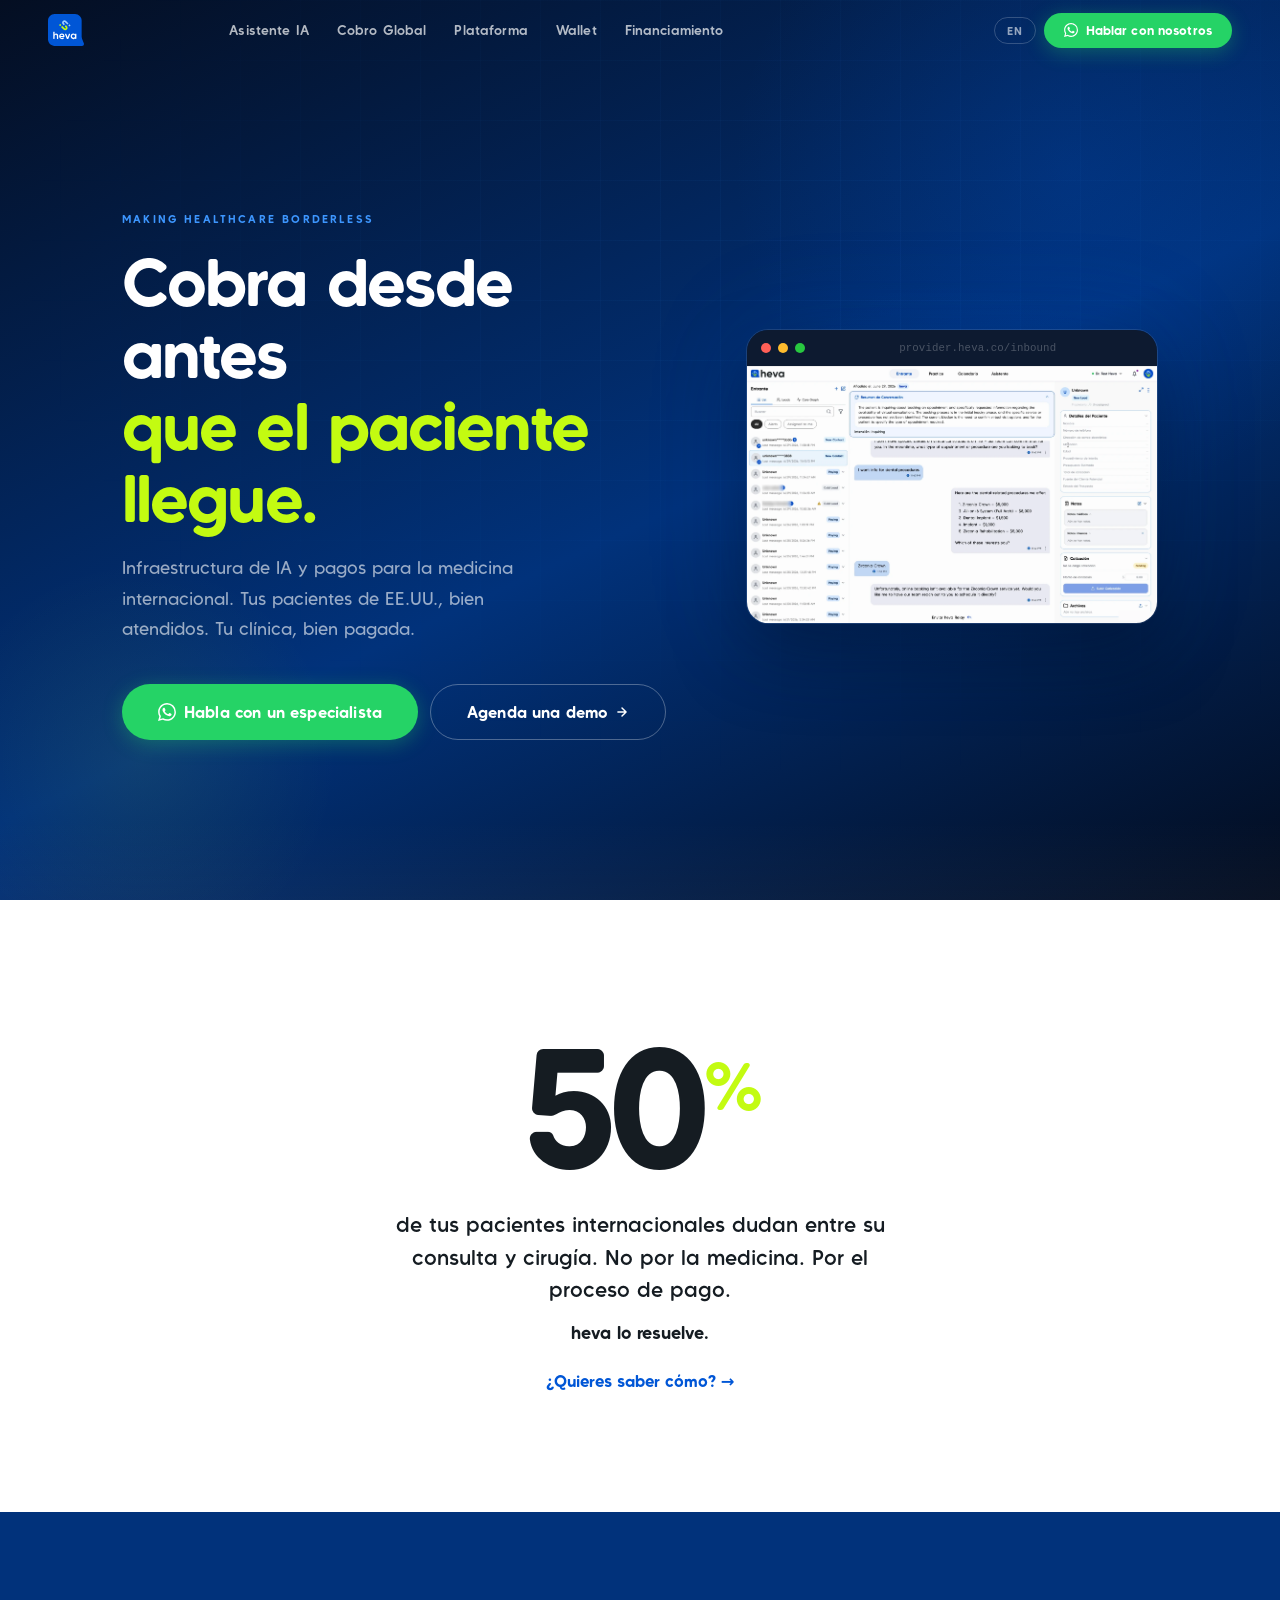
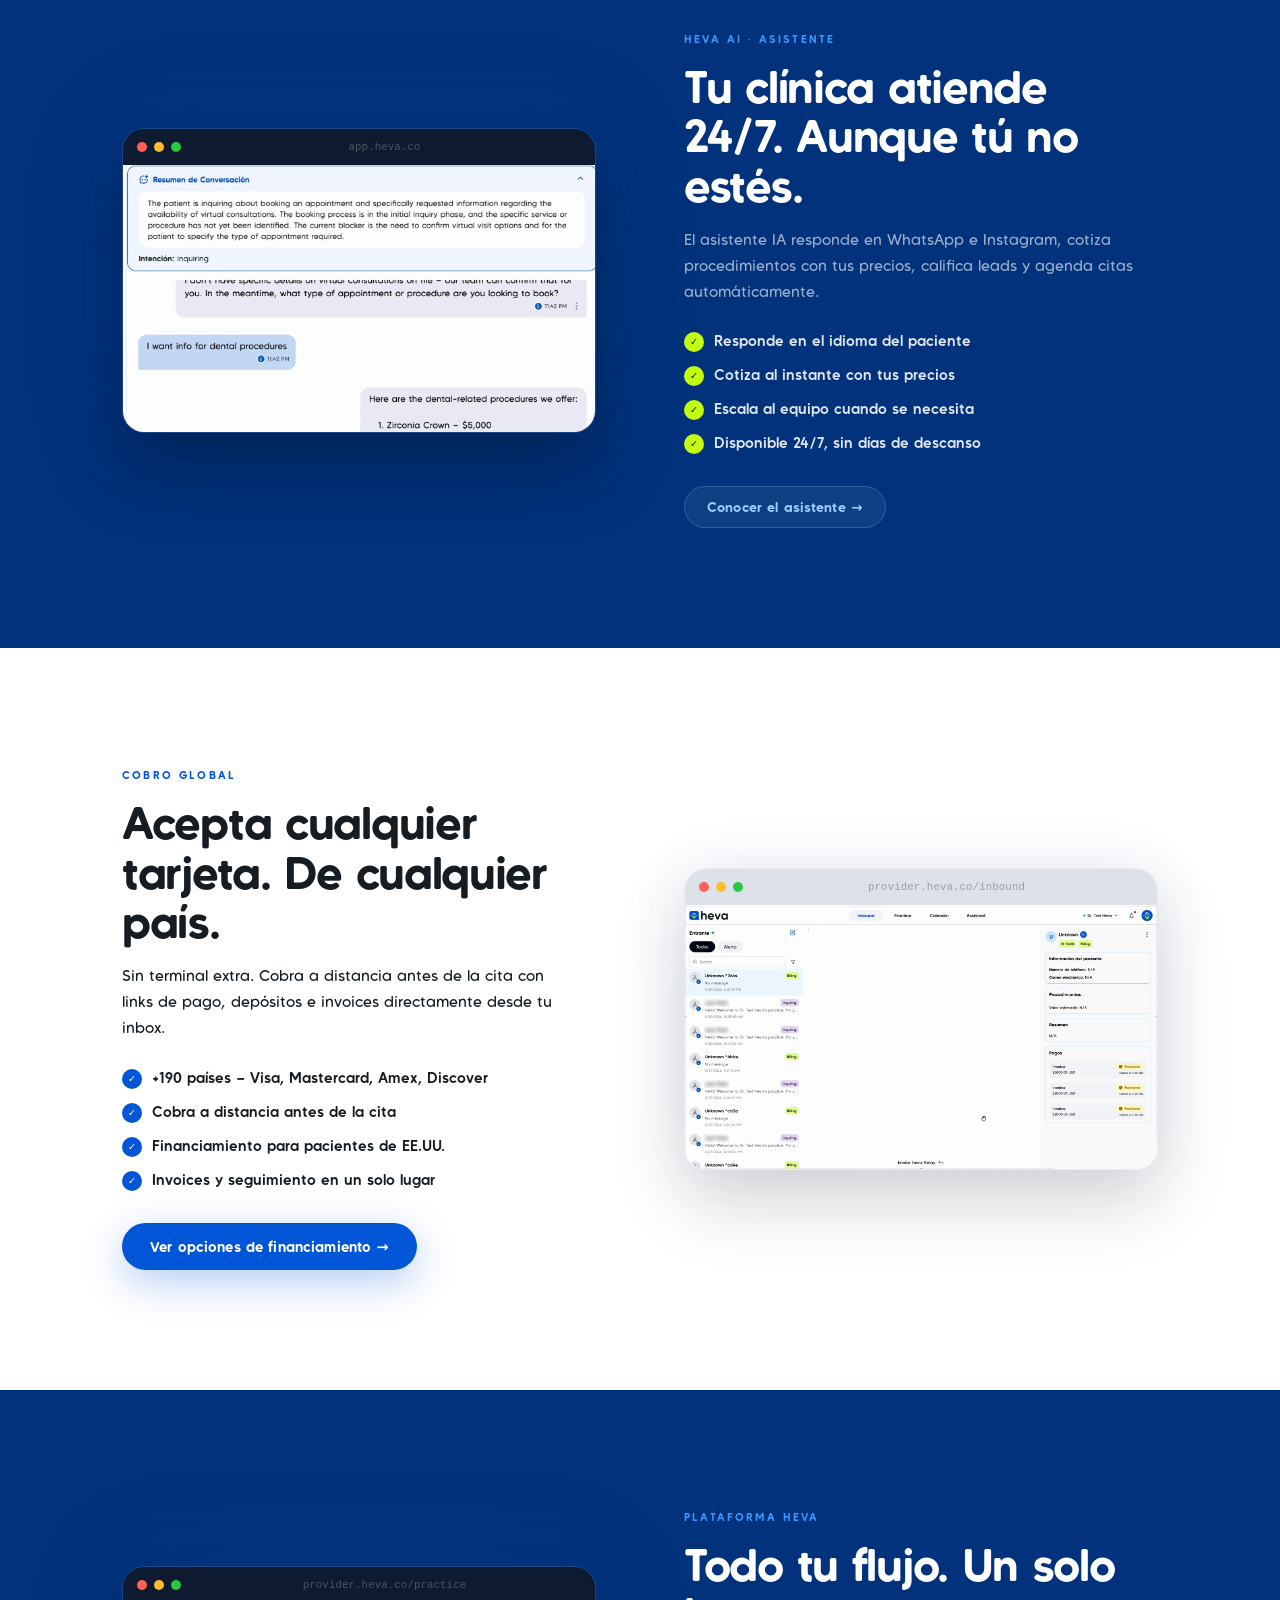
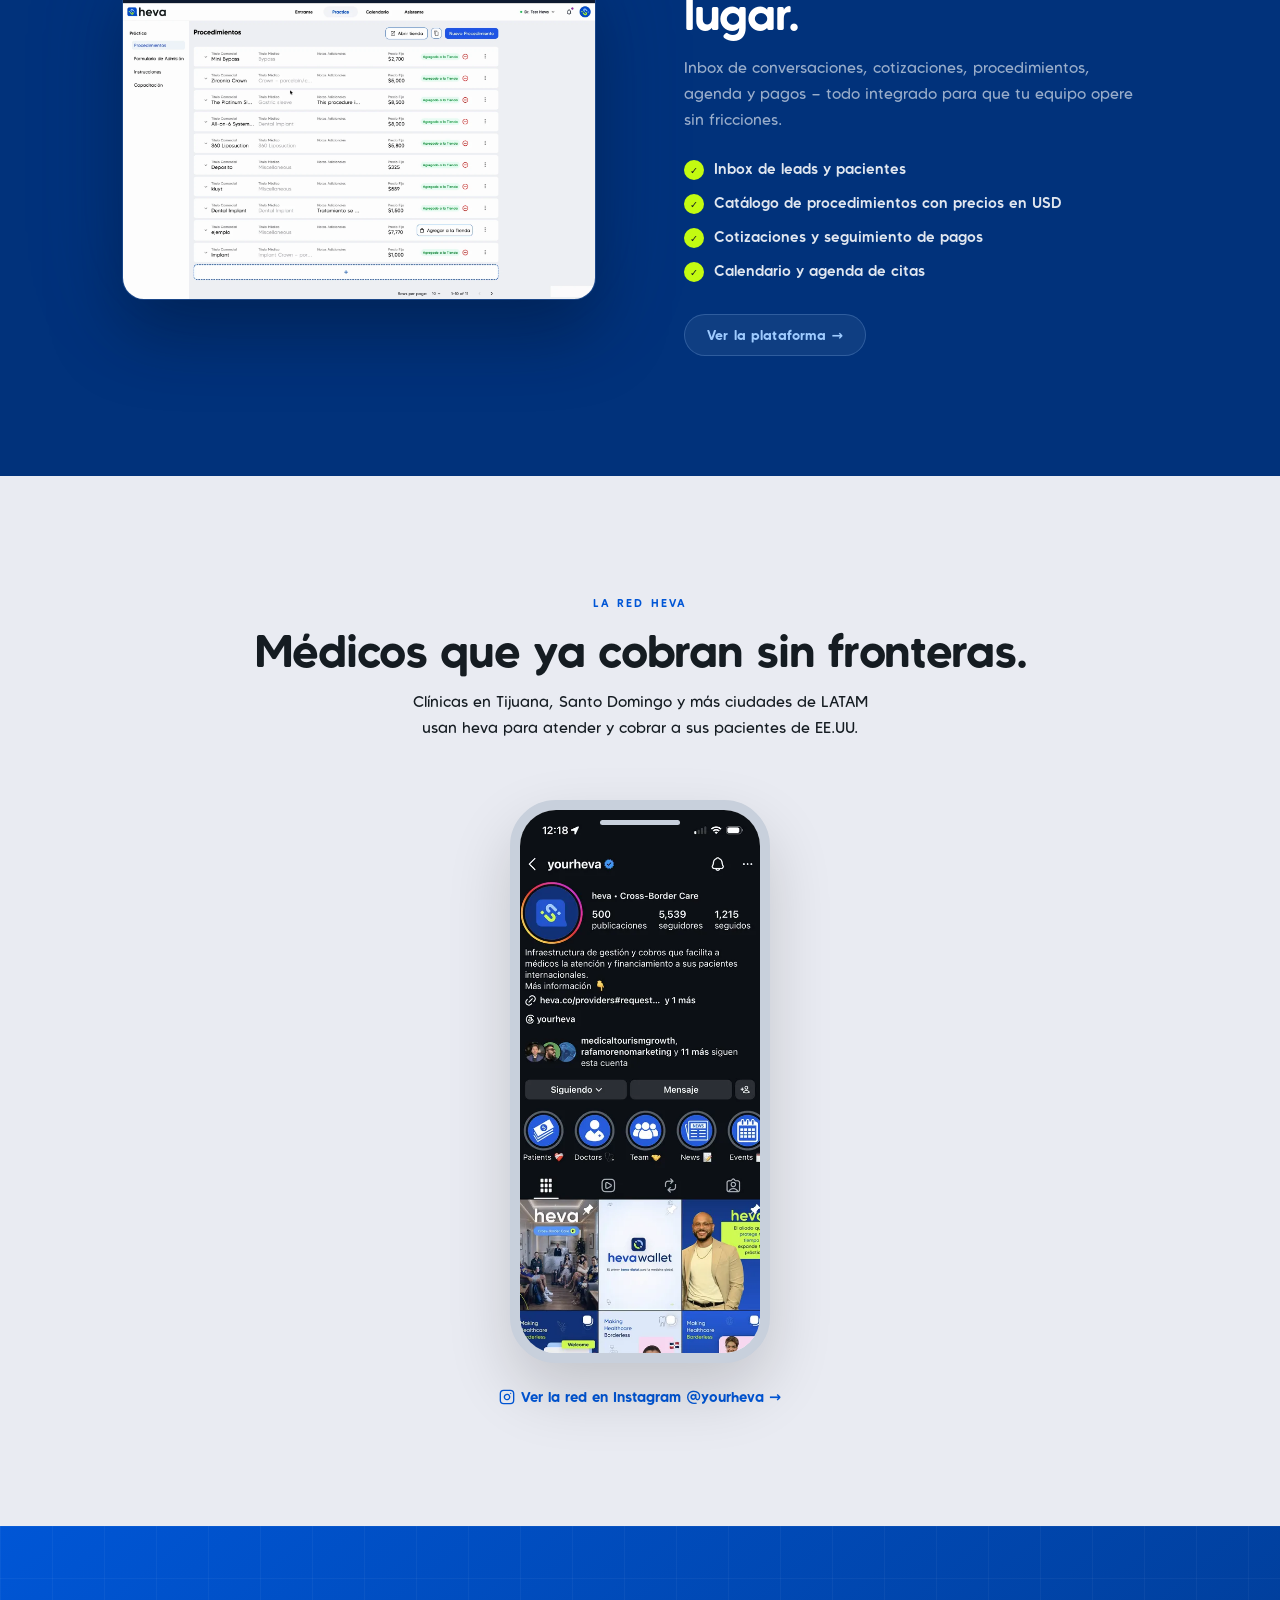
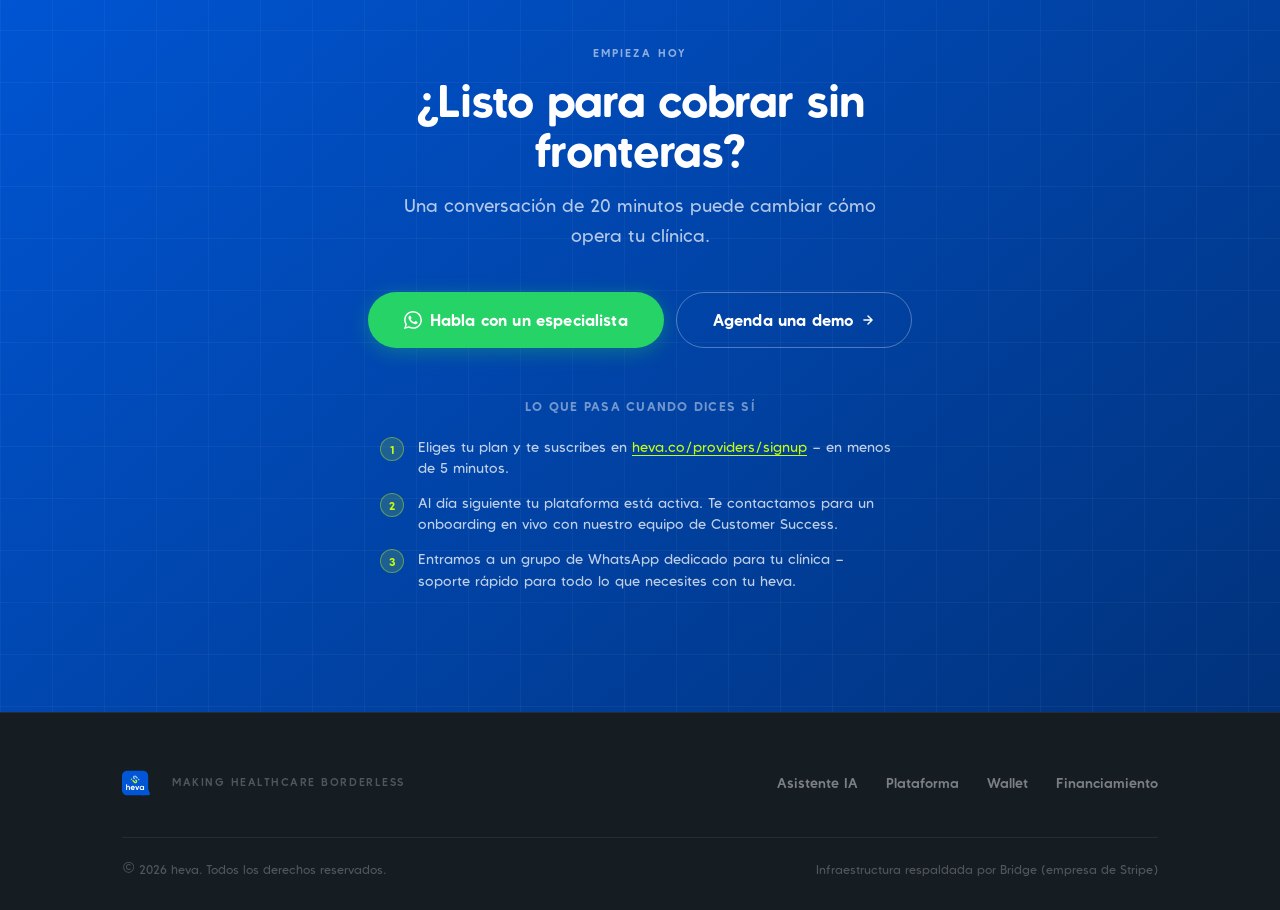
==== index.html @ 618faed7 "fix(i18n): traducir pasos del cierre en la landing; feat: enlace 'quieres saber como?' del hook 50% " ====
<!DOCTYPE html>
<html lang="es">
<head>
  <meta charset="UTF-8">
  <meta name="viewport" content="width=device-width, initial-scale=1, viewport-fit=cover">
  <title>heva — Making Healthcare Borderless</title>

  <!-- SEO -->
  <meta name="description" content="Infraestructura de IA y pagos para la medicina internacional. Cobra desde antes que el paciente llegue. Acepta tarjetas de +190 países, asistente IA 24/7 y gestión de tu clínica en un solo lugar.">
  <meta name="robots" content="index, follow">

  <!-- Open Graph -->
  <meta property="og:title"       content="heva — Cobra desde antes que el paciente llegue">
  <meta property="og:description" content="Infraestructura de IA y pagos para la medicina internacional. Asistente 24/7, cobro global y gestión de tu clínica en un solo lugar.">
  <meta property="og:image"       content="./og-cover.png">
  <meta property="og:url"         content="https://heva.co">
  <meta property="og:type"        content="website">
  <meta property="og:locale"      content="es_MX">
  <meta name="twitter:card"       content="summary_large_image">
  <meta name="twitter:title"      content="heva — Cobra desde antes que el paciente llegue">
  <meta name="twitter:description" content="Infraestructura de IA y pagos para la medicina internacional.">
  <meta name="twitter:image"      content="./og-cover.png">

  <!-- PWA -->
  <link rel="manifest" href="./manifest.webmanifest">
  <meta name="theme-color" content="#0056D6">
  <meta name="apple-mobile-web-app-capable" content="yes">
  <meta name="apple-mobile-web-app-status-bar-style" content="black-translucent">
  <meta name="apple-mobile-web-app-title" content="heva">
  <link rel="apple-touch-icon" href="./Submark-Colors-Primary.svg">

  <!-- Favicon -->
  <link rel="icon" href="./Submark-Colors-Primary.svg" type="image/svg+xml">

  <!-- Fonts: Made Carving Soft (brand font) + Quicksand fallback -->
  <link rel="preconnect" href="https://fonts.googleapis.com">
  <link rel="preconnect" href="https://fonts.gstatic.com" crossorigin>
  <link href="https://fonts.googleapis.com/css2?family=Quicksand:wght@500;600;700&display=swap" rel="stylesheet">

  <!-- Styles -->
  <link rel="stylesheet" href="./css/main.css">
</head>
<body>

  <!-- ══════════════════════════════════════════
       NAV
  ══════════════════════════════════════════ -->
  <nav class="nav" id="nav" role="navigation" aria-label="Navegación principal">
    <div class="nav__inner">

      <a href="/" class="nav__logo" aria-label="heva — inicio">
        <img src="./Submark-Colors-Primary.svg" alt="" width="34" height="30" loading="eager">
        
      </a>

      <div class="nav__links" role="menubar">
        <a href="./asistente.html"     role="menuitem" data-t="nav-ai">Asistente IA</a>
        <a href="./#cobro"             role="menuitem" data-t="nav-cobro">Cobro Global</a>
        <a href="./plataforma.html"    role="menuitem" data-t="nav-plat">Plataforma</a>
        <a href="./wallet.html"        role="menuitem" data-t="nav-wallet">Wallet</a>
        <a href="./financiamiento.html" role="menuitem" data-t="nav-fin">Financiamiento</a>
      </div>

      <div class="nav__actions">
        <button class="lang-btn" id="langBtn" aria-label="Cambiar idioma">EN</button>
        <a href="https://wa.me/525580713603?text=Hola%2C%20me%20interesa%20saber%20m%C3%A1s%20sobre%20heva"
           class="btn btn-wa btn-sm"
           target="_blank" rel="noopener noreferrer"
           aria-label="Contactar por WhatsApp">
          <svg width="14" height="14" viewBox="0 0 24 24" fill="currentColor" aria-hidden="true">
            <path d="M17.472 14.382c-.297-.149-1.758-.867-2.03-.967-.273-.099-.471-.148-.67.15-.197.297-.767.966-.94 1.164-.173.199-.347.223-.644.075-.297-.15-1.255-.463-2.39-1.475-.883-.788-1.48-1.761-1.653-2.059-.173-.297-.018-.458.13-.606.134-.133.298-.347.446-.52.149-.174.198-.298.298-.497.099-.198.05-.371-.025-.52-.075-.149-.669-1.612-.916-2.207-.242-.579-.487-.5-.669-.51-.173-.008-.371-.01-.57-.01-.198 0-.52.074-.792.372-.272.297-1.04 1.016-1.04 2.479 0 1.462 1.065 2.875 1.213 3.074.149.198 2.096 3.2 5.077 4.487.709.306 1.262.489 1.694.625.712.227 1.36.195 1.871.118.571-.085 1.758-.719 2.006-1.413.248-.694.248-1.289.173-1.413-.074-.124-.272-.198-.57-.347m-5.421 7.403h-.004a9.87 9.87 0 01-5.031-1.378l-.361-.214-3.741.982.998-3.648-.235-.374a9.86 9.86 0 01-1.51-5.26c.001-5.45 4.436-9.884 9.888-9.884 2.64 0 5.122 1.03 6.988 2.898a9.825 9.825 0 012.893 6.994c-.003 5.45-4.437 9.884-9.885 9.884m8.413-18.297A11.815 11.815 0 0012.05 0C5.495 0 .16 5.335.157 11.892c0 2.096.547 4.142 1.588 5.945L.057 24l6.305-1.654a11.882 11.882 0 005.683 1.448h.005c6.554 0 11.89-5.335 11.893-11.893a11.821 11.821 0 00-3.48-8.413z"/>
          </svg>
          <span data-t="nav-cta">Hablar con nosotros</span>
        </a>
        <button class="nav__burger" id="burger" aria-label="Abrir menú" aria-expanded="false">
          <span></span><span></span><span></span>
        </button>
      </div>
    </div>

    <!-- Mobile drawer -->
    <div class="nav__drawer" id="drawer" role="menu">
      <a href="./asistente.html"      data-t="nav-ai">Asistente IA</a>
      <a href="./#cobro"              data-t="nav-cobro">Cobro Global</a>
      <a href="./plataforma.html"     data-t="nav-plat">Plataforma</a>
      <a href="./wallet.html"         data-t="nav-wallet">Wallet</a>
      <a href="./financiamiento.html" data-t="nav-fin">Financiamiento</a>
      <button class="lang-btn" id="langBtnMobile" style="align-self:flex-start;margin-top:8px">EN</button>
      <a href="https://wa.me/525580713603?text=Hola%2C%20me%20interesa%20saber%20m%C3%A1s%20sobre%20heva"
         class="btn btn-wa"
         target="_blank" rel="noopener noreferrer">
        <svg width="16" height="16" viewBox="0 0 24 24" fill="currentColor" aria-hidden="true">
          <path d="M17.472 14.382c-.297-.149-1.758-.867-2.03-.967-.273-.099-.471-.148-.67.15-.197.297-.767.966-.94 1.164-.173.199-.347.223-.644.075-.297-.15-1.255-.463-2.39-1.475-.883-.788-1.48-1.761-1.653-2.059-.173-.297-.018-.458.13-.606.134-.133.298-.347.446-.52.149-.174.198-.298.298-.497.099-.198.05-.371-.025-.52-.075-.149-.669-1.612-.916-2.207-.242-.579-.487-.5-.669-.51-.173-.008-.371-.01-.57-.01-.198 0-.52.074-.792.372-.272.297-1.04 1.016-1.04 2.479 0 1.462 1.065 2.875 1.213 3.074.149.198 2.096 3.2 5.077 4.487.709.306 1.262.489 1.694.625.712.227 1.36.195 1.871.118.571-.085 1.758-.719 2.006-1.413.248-.694.248-1.289.173-1.413-.074-.124-.272-.198-.57-.347m-5.421 7.403h-.004a9.87 9.87 0 01-5.031-1.378l-.361-.214-3.741.982.998-3.648-.235-.374a9.86 9.86 0 01-1.51-5.26c.001-5.45 4.436-9.884 9.888-9.884 2.64 0 5.122 1.03 6.988 2.898a9.825 9.825 0 012.893 6.994c-.003 5.45-4.437 9.884-9.885 9.884m8.413-18.297A11.815 11.815 0 0012.05 0C5.495 0 .16 5.335.157 11.892c0 2.096.547 4.142 1.588 5.945L.057 24l6.305-1.654a11.882 11.882 0 005.683 1.448h.005c6.554 0 11.89-5.335 11.893-11.893a11.821 11.821 0 00-3.48-8.413z"/>
        </svg>
        <span data-t="nav-cta">Hablar con nosotros</span>
      </a>
    </div>
  </nav>


  <!-- ══════════════════════════════════════════
       HERO
  ══════════════════════════════════════════ -->
  <section class="hero" id="inicio">
    <div class="hero__orb"   aria-hidden="true"></div>
    <div class="hero__orb-2" aria-hidden="true"></div>

    <div class="wrap">
      <div class="hero__grid">

        <!-- Copy -->
        <div class="hero__copy">
          <span class="eyebrow reveal" data-t="hero-eye">Making Healthcare Borderless</span>

          <h1 class="hero__title reveal d1">
            <span data-t="hero-h1a">Cobra desde antes</span><br>
            <span class="accent" data-t="hero-h1b">que el paciente llegue.</span>
          </h1>

          <p class="hero__sub reveal d2" data-t="hero-sub">
            Infraestructura de IA y pagos para la medicina internacional. Tus pacientes de EE.UU., bien atendidos. Tu clínica, bien pagada.
          </p>

          <div class="hero__ctas reveal d3">
            <a href="https://wa.me/525580713603?text=Hola%2C%20me%20interesa%20saber%20m%C3%A1s%20sobre%20heva"
               class="btn btn-wa btn-lg"
               target="_blank" rel="noopener noreferrer">
              <svg width="18" height="18" viewBox="0 0 24 24" fill="currentColor" aria-hidden="true">
                <path d="M17.472 14.382c-.297-.149-1.758-.867-2.03-.967-.273-.099-.471-.148-.67.15-.197.297-.767.966-.94 1.164-.173.199-.347.223-.644.075-.297-.15-1.255-.463-2.39-1.475-.883-.788-1.48-1.761-1.653-2.059-.173-.297-.018-.458.13-.606.134-.133.298-.347.446-.52.149-.174.198-.298.298-.497.099-.198.05-.371-.025-.52-.075-.149-.669-1.612-.916-2.207-.242-.579-.487-.5-.669-.51-.173-.008-.371-.01-.57-.01-.198 0-.52.074-.792.372-.272.297-1.04 1.016-1.04 2.479 0 1.462 1.065 2.875 1.213 3.074.149.198 2.096 3.2 5.077 4.487.709.306 1.262.489 1.694.625.712.227 1.36.195 1.871.118.571-.085 1.758-.719 2.006-1.413.248-.694.248-1.289.173-1.413-.074-.124-.272-.198-.57-.347m-5.421 7.403h-.004a9.87 9.87 0 01-5.031-1.378l-.361-.214-3.741.982.998-3.648-.235-.374a9.86 9.86 0 01-1.51-5.26c.001-5.45 4.436-9.884 9.888-9.884 2.64 0 5.122 1.03 6.988 2.898a9.825 9.825 0 012.893 6.994c-.003 5.45-4.437 9.884-9.885 9.884m8.413-18.297A11.815 11.815 0 0012.05 0C5.495 0 .16 5.335.157 11.892c0 2.096.547 4.142 1.588 5.945L.057 24l6.305-1.654a11.882 11.882 0 005.683 1.448h.005c6.554 0 11.89-5.335 11.893-11.893a11.821 11.821 0 00-3.48-8.413z"/>
              </svg>
              <span data-t="hero-wa">Habla con un especialista</span>
            </a>
            <a href="https://calendly.com/ecalleros-heva/30min"
               class="btn btn-outline btn-lg"
               target="_blank" rel="noopener noreferrer">
              <span data-t="hero-demo">Agenda una demo</span>
              <svg width="14" height="14" viewBox="0 0 24 24" fill="none" stroke="currentColor" stroke-width="2.5" stroke-linecap="round" stroke-linejoin="round" aria-hidden="true"><path d="M5 12h14M12 5l7 7-7 7"/></svg>
            </a>
          </div>
        </div>

        <!-- Product visual -->
        <div class="hero__visual reveal d2">
          <div class="win-frame" style="max-width:580px">
            <div class="win-frame__bar win-frame__bar--dark">
              <span class="win-frame__dot"></span>
              <span class="win-frame__dot"></span>
              <span class="win-frame__dot"></span>
              <span class="win-frame__url">provider.heva.co/inbound</span>
            </div>
            <img src="./screenshots/producto_inbox_asistente_anon.webp"
                 alt="heva — inbox con resumen de conversación IA y detalles del paciente"
                 loading="eager"
                 width="1710" height="1073">
          </div>
        </div>

      </div>
    </div>
  </section>


  <!-- ══════════════════════════════════════════
       STAT HOOK
  ══════════════════════════════════════════ -->
  <section class="stat-hook light-s" aria-label="Por qué heva">
    <div class="wrap wrap--sm">
      <p class="stat-hook__num reveal">
        50<span class="sup">%</span>
      </p>
      <p class="stat-hook__text reveal d1" data-t="hook-text">
        de tus pacientes internacionales dudan entre su consulta y cirugía. No por la medicina. Por el proceso de pago.
      </p>
      <p class="stat-hook__coda reveal d2" data-t="hook-coda">heva lo resuelve.</p>
      <a href="./financiamiento.html" class="reveal d3" data-t="hook-cta" style="display:inline-block; margin-top:22px; color:var(--blue); font-weight:700; text-decoration:none; font-size:1.02rem;">¿Quieres saber cómo? →</a>
    </div>
  </section>


  <!-- ══════════════════════════════════════════
       FEATURE 1 — ASISTENTE IA
  ══════════════════════════════════════════ -->
  <section class="feature dark-s" id="asistente" aria-label="Asistente IA">
    <div class="wrap">
      <div class="feature__grid flip">

        <div class="f-copy reveal">
          <span class="eyebrow" data-t="ai-eye">heva AI · Asistente</span>
          <h2 data-t="ai-h2">Tu clínica atiende 24/7. Aunque tú no estés.</h2>
          <p class="muted" data-t="ai-p">
            El asistente IA responde en WhatsApp e Instagram, cotiza procedimientos con tus precios, califica leads y agenda citas automáticamente.
          </p>
          <ul class="f-bullets">
            <li>
              <span class="bullet-icon bullet-lime" aria-hidden="true">✓</span>
              <span data-t="ai-b1">Responde en el idioma del paciente</span>
            </li>
            <li>
              <span class="bullet-icon bullet-lime" aria-hidden="true">✓</span>
              <span data-t="ai-b2">Cotiza al instante con tus precios</span>
            </li>
            <li>
              <span class="bullet-icon bullet-lime" aria-hidden="true">✓</span>
              <span data-t="ai-b3">Escala al equipo cuando se necesita</span>
            </li>
            <li>
              <span class="bullet-icon bullet-lime" aria-hidden="true">✓</span>
              <span data-t="ai-b4">Disponible 24/7, sin días de descanso</span>
            </li>
          </ul>
          <a href="./asistente.html" class="btn btn-ghost" data-t="ai-cta">Conocer el asistente →</a>
        </div>

        <div class="f-visual reveal d2">
          <div class="win-frame">
            <div class="win-frame__bar win-frame__bar--dark">
              <span class="win-frame__dot"></span>
              <span class="win-frame__dot"></span>
              <span class="win-frame__dot"></span>
              <span class="win-frame__url">app.heva.co</span>
            </div>
            <img src="./screenshots/producto_asistente_resumen_anon.webp"
                 alt="heva AI — resumen de conversación e intención detectada por el asistente"
                 loading="lazy"
                 width="1400" height="793">
          </div>
        </div>

      </div>
    </div>
  </section>


  <!-- ══════════════════════════════════════════
       FEATURE 2 — COBRO GLOBAL
  ══════════════════════════════════════════ -->
  <section class="feature light-s" id="cobro" aria-label="Cobro Global">
    <div class="wrap">
      <div class="feature__grid">

        <div class="f-copy reveal">
          <span class="eyebrow" data-t="cobro-eye">Cobro Global</span>
          <h2 data-t="cobro-h2">Acepta cualquier tarjeta. De cualquier país.</h2>
          <p data-t="cobro-p">
            Sin terminal extra. Cobra a distancia antes de la cita con links de pago, depósitos e invoices directamente desde tu inbox.
          </p>
          <ul class="f-bullets">
            <li>
              <span class="bullet-icon bullet-blue" aria-hidden="true">✓</span>
              <span data-t="cobro-b1">+190 países — Visa, Mastercard, Amex, Discover</span>
            </li>
            <li>
              <span class="bullet-icon bullet-blue" aria-hidden="true">✓</span>
              <span data-t="cobro-b2">Cobra a distancia antes de la cita</span>
            </li>
            <li>
              <span class="bullet-icon bullet-blue" aria-hidden="true">✓</span>
              <span data-t="cobro-b3">Financiamiento para pacientes de EE.UU.</span>
            </li>
            <li>
              <span class="bullet-icon bullet-blue" aria-hidden="true">✓</span>
              <span data-t="cobro-b4">Invoices y seguimiento en un solo lugar</span>
            </li>
          </ul>
          <a href="./financiamiento.html" class="btn btn-primary" data-t="cobro-cta">Ver opciones de financiamiento →</a>
        </div>

        <div class="f-visual reveal d2">
          <div class="win-frame win-frame--light">
            <div class="win-frame__bar win-frame__bar--light">
              <span class="win-frame__dot"></span>
              <span class="win-frame__dot"></span>
              <span class="win-frame__dot"></span>
              <span class="win-frame__url">provider.heva.co/inbound</span>
            </div>
            <img src="./screenshots/producto_pagos_invoices_anon.webp"
                 alt="heva — pagos e invoices con seguimiento de estado, cobro a distancia"
                 loading="lazy"
                 width="1710" height="957">
          </div>
        </div>

      </div>
    </div>
  </section>


  <!-- ══════════════════════════════════════════
       FEATURE 3 — PLATAFORMA
  ══════════════════════════════════════════ -->
  <section class="feature dark-s" id="plataforma" aria-label="Plataforma heva">
    <div class="wrap">
      <div class="feature__grid flip">

        <div class="f-copy reveal">
          <span class="eyebrow" data-t="plat-eye">Plataforma heva</span>
          <h2 data-t="plat-h2">Todo tu flujo. Un solo lugar.</h2>
          <p class="muted" data-t="plat-p">
            Inbox de conversaciones, cotizaciones, procedimientos, agenda y pagos — todo integrado para que tu equipo opere sin fricciones.
          </p>
          <ul class="f-bullets">
            <li>
              <span class="bullet-icon bullet-lime" aria-hidden="true">✓</span>
              <span data-t="plat-b1">Inbox de leads y pacientes</span>
            </li>
            <li>
              <span class="bullet-icon bullet-lime" aria-hidden="true">✓</span>
              <span data-t="plat-b2">Catálogo de procedimientos con precios en USD</span>
            </li>
            <li>
              <span class="bullet-icon bullet-lime" aria-hidden="true">✓</span>
              <span data-t="plat-b3">Cotizaciones y seguimiento de pagos</span>
            </li>
            <li>
              <span class="bullet-icon bullet-lime" aria-hidden="true">✓</span>
              <span data-t="plat-b4">Calendario y agenda de citas</span>
            </li>
          </ul>
          <a href="./plataforma.html" class="btn btn-ghost" data-t="plat-cta">Ver la plataforma →</a>
        </div>

        <div class="f-visual reveal d2">
          <div class="win-frame">
            <div class="win-frame__bar win-frame__bar--dark">
              <span class="win-frame__dot"></span>
              <span class="win-frame__dot"></span>
              <span class="win-frame__dot"></span>
              <span class="win-frame__url">provider.heva.co/practice</span>
            </div>
            <img src="./screenshots/producto_procedimientos_anon.webp"
                 alt="heva — catálogo de procedimientos y precios en USD"
                 loading="lazy"
                 width="1710" height="1073">
          </div>
        </div>

      </div>
    </div>
  </section>


  <!-- ══════════════════════════════════════════
       LA RED HEVA — INSTAGRAM
  ══════════════════════════════════════════ -->
  <section class="red-heva grey-s" id="red" aria-label="La red heva">
    <div class="wrap">
      <div class="red-heva__header reveal">
        <span class="eyebrow" data-t="red-eye">La red heva</span>
        <h2 data-t="red-h2">Médicos que ya cobran sin fronteras.</h2>
        <p class="muted" data-t="red-p">
          Clínicas en Tijuana, Santo Domingo y más ciudades de LATAM usan heva para atender y cobrar a sus pacientes de EE.UU.
        </p>
      </div>

      <div class="ig-wrap reveal d1">
        <a class="ig-link"
           href="https://instagram.com/yourheva"
           target="_blank" rel="noopener noreferrer"
           aria-label="Ver la red heva en Instagram @yourheva">
          <div class="phone-frame phone-frame--light">
            <picture>
              <source srcset="./screenshots/ig-grid.webp" type="image/webp">
              <img src="./screenshots/ig-grid.jpg"
                   alt="Instagram @yourheva — la red de médicos que ya usan heva"
                   loading="lazy"
                   width="480" height="1044">
            </picture>
          </div>
          <span class="ig-cta">
            <svg width="16" height="16" viewBox="0 0 24 24" fill="none" stroke="currentColor" stroke-width="2" stroke-linecap="round" stroke-linejoin="round" aria-hidden="true">
              <rect x="2" y="2" width="20" height="20" rx="5" ry="5"></rect>
              <path d="M16 11.37A4 4 0 1 1 12.63 8 4 4 0 0 1 16 11.37z"></path>
              <line x1="17.5" y1="6.5" x2="17.51" y2="6.5"></line>
            </svg>
            <span data-t="red-cta">Ver la red en Instagram @yourheva →</span>
          </span>
        </a>
      </div>
    </div>
  </section>


  <!-- ══════════════════════════════════════════
       CTA FINAL
  ══════════════════════════════════════════ -->
  <section class="cta-final" id="demo" aria-label="Empieza con heva">
    <div class="wrap wrap--sm">
      <span class="eyebrow reveal" data-t="close-eye">Empieza hoy</span>
      <h2 class="reveal d1" data-t="close-h2">¿Listo para cobrar sin fronteras?</h2>
      <p class="sub reveal d2" data-t="close-p">
        Una conversación de 20 minutos puede cambiar cómo opera tu clínica.
      </p>
      <div class="cta-final__btns reveal d3">
        <a href="https://wa.me/525580713603?text=Hola%2C%20me%20interesa%20saber%20m%C3%A1s%20sobre%20heva"
           class="btn btn-wa btn-lg"
           target="_blank" rel="noopener noreferrer">
          <svg width="18" height="18" viewBox="0 0 24 24" fill="currentColor" aria-hidden="true">
            <path d="M17.472 14.382c-.297-.149-1.758-.867-2.03-.967-.273-.099-.471-.148-.67.15-.197.297-.767.966-.94 1.164-.173.199-.347.223-.644.075-.297-.15-1.255-.463-2.39-1.475-.883-.788-1.48-1.761-1.653-2.059-.173-.297-.018-.458.13-.606.134-.133.298-.347.446-.52.149-.174.198-.298.298-.497.099-.198.05-.371-.025-.52-.075-.149-.669-1.612-.916-2.207-.242-.579-.487-.5-.669-.51-.173-.008-.371-.01-.57-.01-.198 0-.52.074-.792.372-.272.297-1.04 1.016-1.04 2.479 0 1.462 1.065 2.875 1.213 3.074.149.198 2.096 3.2 5.077 4.487.709.306 1.262.489 1.694.625.712.227 1.36.195 1.871.118.571-.085 1.758-.719 2.006-1.413.248-.694.248-1.289.173-1.413-.074-.124-.272-.198-.57-.347m-5.421 7.403h-.004a9.87 9.87 0 01-5.031-1.378l-.361-.214-3.741.982.998-3.648-.235-.374a9.86 9.86 0 01-1.51-5.26c.001-5.45 4.436-9.884 9.888-9.884 2.64 0 5.122 1.03 6.988 2.898a9.825 9.825 0 012.893 6.994c-.003 5.45-4.437 9.884-9.885 9.884m8.413-18.297A11.815 11.815 0 0012.05 0C5.495 0 .16 5.335.157 11.892c0 2.096.547 4.142 1.588 5.945L.057 24l6.305-1.654a11.882 11.882 0 005.683 1.448h.005c6.554 0 11.89-5.335 11.893-11.893a11.821 11.821 0 00-3.48-8.413z"/>
          </svg>
          <span data-t="close-wa">Habla con un especialista</span>
        </a>
        <a href="https://calendly.com/ecalleros-heva/30min"
           class="btn btn-outline btn-lg"
           target="_blank" rel="noopener noreferrer">
          <span data-t="close-demo">Agenda una demo</span>
          <svg width="14" height="14" viewBox="0 0 24 24" fill="none" stroke="currentColor" stroke-width="2.5" stroke-linecap="round" stroke-linejoin="round" aria-hidden="true"><path d="M5 12h14M12 5l7 7-7 7"/></svg>
        </a>
      </div>

      <!-- Reassurance: what happens after yes -->
      <div class="cta-final__steps reveal d4" style="margin-top:48px; max-width:520px; margin-left:auto; margin-right:auto;">
        <p style="font-size:0.78rem; font-weight:700; letter-spacing:0.10em; text-transform:uppercase; color:rgba(255,255,255,0.45); margin-bottom:20px;" data-t="close-steps-title">Lo que pasa cuando dices sí</p>
        <div style="display:flex; flex-direction:column; gap:14px; text-align:left;">
          <div style="display:flex; align-items:flex-start; gap:14px;">
            <span style="width:24px; height:24px; border-radius:50%; background:rgba(195,251,17,0.15); border:1.5px solid rgba(195,251,17,0.4); display:flex; align-items:center; justify-content:center; flex-shrink:0; font-size:0.72rem; font-weight:700; color:var(--lime);">1</span>
            <span style="font-size:0.88rem; color:rgba(255,255,255,0.75); line-height:1.5;" data-t="close-step1">Eliges tu plan y te suscribes en <a href="https://heva.co/providers/signup" target="_blank" rel="noopener noreferrer" style="color:var(--lime); text-decoration:underline; text-underline-offset:3px;">heva.co/providers/signup</a> — en menos de 5 minutos.</span>
          </div>
          <div style="display:flex; align-items:flex-start; gap:14px;">
            <span style="width:24px; height:24px; border-radius:50%; background:rgba(195,251,17,0.15); border:1.5px solid rgba(195,251,17,0.4); display:flex; align-items:center; justify-content:center; flex-shrink:0; font-size:0.72rem; font-weight:700; color:var(--lime);">2</span>
            <span style="font-size:0.88rem; color:rgba(255,255,255,0.75); line-height:1.5;" data-t="close-step2">Al día siguiente tu plataforma está activa. Te contactamos para un onboarding en vivo con nuestro equipo de Customer Success.</span>
          </div>
          <div style="display:flex; align-items:flex-start; gap:14px;">
            <span style="width:24px; height:24px; border-radius:50%; background:rgba(195,251,17,0.15); border:1.5px solid rgba(195,251,17,0.4); display:flex; align-items:center; justify-content:center; flex-shrink:0; font-size:0.72rem; font-weight:700; color:var(--lime);">3</span>
            <span style="font-size:0.88rem; color:rgba(255,255,255,0.75); line-height:1.5;" data-t="close-step3">Entramos a un grupo de WhatsApp dedicado para tu clínica — soporte rápido para todo lo que necesites con tu heva.</span>
          </div>
        </div>
      </div>

    </div>
  </section>


  <!-- ══════════════════════════════════════════
       FOOTER
  ══════════════════════════════════════════ -->
  <footer class="footer" role="contentinfo">
    <div class="wrap">
      <div class="footer__top">
        <a href="/" class="footer__logo" aria-label="heva — inicio">
          <img src="./Submark-Colors-Primary.svg" alt="" width="28" height="25">
          
        </a>
        <p class="footer__tag" data-t="ft-tag">Making Healthcare Borderless</p>
        <nav class="footer__nav" aria-label="Footer">
          <a href="./asistente.html"     data-t="nav-ai">Asistente IA</a>
          <a href="./plataforma.html"    data-t="nav-plat">Plataforma</a>
          <a href="./wallet.html"        data-t="nav-wallet">Wallet</a>
          <a href="./financiamiento.html" data-t="nav-fin">Financiamiento</a>
        </nav>
      </div>
      <div class="footer__bottom">
        <p data-t="ft-c">© 2026 heva. Todos los derechos reservados.</p>
        <p>
          <span data-t="ft-stripe">Infraestructura respaldada por Bridge (empresa de Stripe)</span>
        </p>
      </div>
    </div>
  </footer>

  <script src="./js/main.js" defer></script>
</body>
</html>
---- css/main.css ----
/* ============================================================
   HEVA — Main Stylesheet v2
   Brand: Vital Blue #0056D6 · Lime #C3FB11 · Deep Trust #01327B
          Horizon Light Blue #3D96FE · Soft Grey #E9EBF2
   Font: Made Carving Soft (official brand font)
   Style: Hybrid — dark hero + clean white sections
   ============================================================ */

/* === FONT FACE === */
@font-face {
  font-family: 'Made Carving Soft';
  src: url('../fonts/MADECarvingSoft-Light.woff2') format('woff2'),
       url('../fonts/MADECarvingSoft-Light.otf') format('opentype');
  font-weight: 300;
  font-style: normal;
  font-display: swap;
}
@font-face {
  font-family: 'Made Carving Soft';
  src: url('../fonts/MADECarvingSoft-Regular.woff2') format('woff2'),
       url('../fonts/MADECarvingSoft-Regular.otf') format('opentype');
  font-weight: 400;
  font-style: normal;
  font-display: swap;
}
@font-face {
  font-family: 'Made Carving Soft';
  src: url('../fonts/MADECarvingSoft-Medium.woff2') format('woff2'),
       url('../fonts/MADECarvingSoft-Medium.otf') format('opentype');
  font-weight: 500;
  font-style: normal;
  font-display: swap;
}
@font-face {
  font-family: 'Made Carving Soft';
  src: url('../fonts/MADECarvingSoft-SemiBold.woff2') format('woff2'),
       url('../fonts/MADECarvingSoft-SemiBold.otf') format('opentype');
  font-weight: 600;
  font-style: normal;
  font-display: swap;
}
@font-face {
  font-family: 'Made Carving Soft';
  src: url('../fonts/MADECarvingSoft-Bold.woff2') format('woff2'),
       url('../fonts/MADECarvingSoft-Bold.otf') format('opentype');
  font-weight: 700;
  font-style: normal;
  font-display: swap;
}

/* === TOKENS === */
:root {
  /* Brand colors */
  --blue:      #0056D6;   /* Vital Blue — dominant */
  --blue-d:    #01327B;   /* Deep Trust — dark sections */
  --horizon:   #3D96FE;   /* Horizon Light Blue — accents */
  --lime:      #C3FB11;   /* Vibrant Lime — CTA accent only */
  --black:     #151C22;   /* Brand black */
  --white:     #FFFFFF;
  --soft-grey: #E9EBF2;   /* Soft Grey — alt light bg */
  --healing:   #EAFADF;   /* Healing Green — subtle bg */
  --pastel:    #9ECBFF;   /* Pastel Care */

  /* Hero-only dark palette */
  --hero-bg:   #040e22;

  /* UI helpers */
  --muted-dark:  rgba(255,255,255,0.60);
  --muted-light: rgba(21,28,34,0.58);

  /* Typography */
  --ff: 'Made Carving Soft', 'Quicksand', -apple-system, system-ui, sans-serif;
  --ff-d: var(--ff);
  --ff-b: var(--ff);

  /* Layout */
  --max-w: 1140px;
  --nav-h: 60px;
  --r:     14px;
  --r-lg:  22px;

  /* Spacing */
  --space-section:  clamp(72px, 11vw, 120px);
  --space-hero-top: clamp(48px, 9vw, 96px);

  /* Shadows */
  --shadow:      0 32px 72px rgba(0,0,0,0.34);
  --shadow-blue: 0 12px 40px rgba(0,86,214,0.30);
  --shadow-card: 0 4px 24px rgba(0,0,0,0.10);
  --glow:        0 0 100px rgba(0,86,214,0.20);
}

/* === RESET === */
*, *::before, *::after { box-sizing: border-box; margin: 0; padding: 0; }
html { scroll-behavior: smooth; -webkit-text-size-adjust: 100%; }
body {
  font-family: var(--ff);
  background: var(--white);
  color: var(--black);
  -webkit-font-smoothing: antialiased;
  -moz-osx-font-smoothing: grayscale;
  overflow-x: hidden;
}
img, video { max-width: 100%; height: auto; display: block; }
a { color: inherit; text-decoration: none; }
button { cursor: pointer; font: inherit; }
ul, ol { list-style: none; }

/* === TYPOGRAPHY === */
h1, h2, h3 {
  font-family: var(--ff);
  font-weight: 700;
  line-height: 1.07;
  letter-spacing: -0.028em;
}
h1 { font-size: clamp(2.4rem, 5.6vw, 4.2rem); }
h2 { font-size: clamp(1.9rem, 3.6vw, 3.0rem); }
h3 { font-size: clamp(1.1rem, 1.8vw, 1.35rem); font-weight: 600; }
p  { line-height: 1.70; font-size: clamp(0.95rem, 1.2vw, 1.05rem); font-weight: 400; }

.eyebrow {
  font-family: var(--ff);
  font-size: 0.68rem;
  font-weight: 700;
  letter-spacing: 0.20em;
  text-transform: uppercase;
  display: block;
}

/* === LAYOUT === */
.wrap {
  width: 100%;
  max-width: var(--max-w);
  margin: 0 auto;
  padding: 0 clamp(20px, 5vw, 52px);
}
.wrap--sm { max-width: 680px; }

/* Section skins */
.dark-s  { background: var(--blue-d); color: var(--white); }
.light-s { background: var(--white);  color: var(--black); }
.grey-s  { background: var(--soft-grey); color: var(--black); }

/* ============================================================
   NAV
   ============================================================ */
.nav {
  position: fixed;
  top: 0; left: 0; right: 0;
  z-index: 900;
}
.nav__inner {
  max-width: 1280px;
  margin: 0 auto;
  height: var(--nav-h);
  display: flex;
  align-items: center;
  padding: 0 clamp(16px, 4vw, 48px);
  gap: 20px;
  transition: background 0.35s ease, box-shadow 0.35s ease;
}
.nav.scrolled .nav__inner {
  background: rgba(1, 50, 123, 0.92);
  backdrop-filter: blur(28px);
  -webkit-backdrop-filter: blur(28px);
  box-shadow: 0 1px 0 rgba(255,255,255,0.08);
}

/* Logo */
.nav__logo {
  display: flex;
  align-items: center;
  gap: 10px;
  flex-shrink: 0;
  text-decoration: none;
}
.nav__logo img { height: 32px; width: auto; }
.nav__wordmark {
  font-family: var(--ff);
  font-size: 1.3rem;
  font-weight: 700;
  color: #fff;
  letter-spacing: -0.04em;
}

/* Desktop links */
.nav__links {
  display: none;
  align-items: center;
  gap: 28px;
  margin: 0 auto;
}
.nav__links a {
  font-family: var(--ff);
  font-size: 0.84rem;
  font-weight: 600;
  color: rgba(255,255,255,0.70);
  transition: color 0.2s;
  white-space: nowrap;
  letter-spacing: 0.01em;
}
.nav__links a:hover { color: #fff; }

/* Active page indicator */
.nav__links a.active { color: #fff; }

/* Nav actions */
.nav__actions {
  display: flex;
  align-items: center;
  gap: 8px;
  margin-left: auto;
}

/* Language toggle */
.lang-btn {
  display: none;
  background: none;
  border: 1px solid rgba(255,255,255,0.20);
  color: rgba(255,255,255,0.58);
  font-family: var(--ff);
  font-size: 0.70rem;
  font-weight: 700;
  letter-spacing: 0.08em;
  padding: 5px 12px;
  border-radius: 20px;
  transition: all 0.2s;
}
.lang-btn:hover { border-color: rgba(255,255,255,0.48); color: #fff; }

/* Hamburger */
.nav__burger {
  display: flex;
  flex-direction: column;
  gap: 5px;
  background: none;
  border: none;
  padding: 6px;
}
.nav__burger span {
  display: block;
  width: 22px; height: 2px;
  background: #fff;
  border-radius: 2px;
  transition: all 0.28s ease;
}
.nav__burger.open span:nth-child(1) { transform: translateY(7px) rotate(45deg); }
.nav__burger.open span:nth-child(2) { opacity: 0; transform: scaleX(0); }
.nav__burger.open span:nth-child(3) { transform: translateY(-7px) rotate(-45deg); }

/* Mobile drawer */
.nav__drawer {
  display: none;
  flex-direction: column;
  background: rgba(1,50,123,0.97);
  backdrop-filter: blur(28px);
  -webkit-backdrop-filter: blur(28px);
  border-top: 1px solid rgba(255,255,255,0.07);
  padding: 12px 24px 28px;
  gap: 2px;
}
.nav__drawer.open { display: flex; }
.nav__drawer a {
  font-family: var(--ff);
  font-size: 1rem;
  font-weight: 600;
  color: rgba(255,255,255,0.78);
  padding: 14px 0;
  border-bottom: 1px solid rgba(255,255,255,0.07);
  transition: color 0.2s;
}
.nav__drawer a:last-of-type { border-bottom: none; }
.nav__drawer a:hover { color: #fff; }
.nav__drawer .btn { margin-top: 16px; justify-content: center; }

@media (min-width: 780px) {
  .nav__links  { display: flex; }
  .lang-btn    { display: block; }
  .nav__burger { display: none; }
}

/* ============================================================
   BACK NAV (sub-pages)
   ============================================================ */
.back-nav {
  position: fixed;
  top: var(--nav-h);
  left: 0; right: 0;
  z-index: 800;
  pointer-events: none;
}
.back-nav__inner {
  max-width: 1280px;
  margin: 0 auto;
  padding: 10px clamp(16px, 4vw, 48px);
  pointer-events: auto;
}
.back-link {
  display: inline-flex;
  align-items: center;
  gap: 6px;
  font-family: var(--ff);
  font-size: 0.78rem;
  font-weight: 600;
  color: rgba(255,255,255,0.55);
  letter-spacing: 0.02em;
  transition: color 0.2s;
  padding: 5px 0;
}
.back-link svg { transition: transform 0.2s; }
.back-link:hover { color: rgba(255,255,255,0.90); }
.back-link:hover svg { transform: translateX(-3px); }

/* ============================================================
   BUTTONS
   ============================================================ */
.btn {
  display: inline-flex;
  align-items: center;
  gap: 8px;
  padding: 14px 28px;
  border-radius: 50px;
  font-family: var(--ff);
  font-size: 0.90rem;
  font-weight: 700;
  border: none;
  transition: transform 0.18s ease, box-shadow 0.18s ease, background 0.18s ease;
  white-space: nowrap;
  text-decoration: none;
  cursor: pointer;
  letter-spacing: 0.01em;
}
.btn:active { transform: scale(0.97); }
.btn-lg { padding: 17px 36px; font-size: 1rem; }
.btn-sm { padding: 9px 20px;  font-size: 0.80rem; }

/* WhatsApp */
.btn-wa {
  background: #25D366;
  color: #fff;
  box-shadow: 0 4px 20px rgba(37,211,102,0.32);
}
.btn-wa:hover {
  background: #1dbd58;
  box-shadow: 0 8px 28px rgba(37,211,102,0.44);
  transform: translateY(-2px);
}

/* Primary blue */
.btn-primary {
  background: var(--blue);
  color: #fff;
  box-shadow: var(--shadow-blue);
}
.btn-primary:hover {
  background: #0047b8;
  transform: translateY(-2px);
  box-shadow: 0 16px 40px rgba(0,86,214,0.38);
}

/* Outline white (dark backgrounds) */
.btn-outline {
  background: transparent;
  color: #fff;
  border: 1.5px solid rgba(255,255,255,0.30);
}
.btn-outline:hover {
  border-color: rgba(255,255,255,0.68);
  background: rgba(255,255,255,0.07);
}

/* Outline dark (light sections) */
.btn-outline-dark {
  background: transparent;
  color: var(--black);
  border: 1.5px solid rgba(21,28,34,0.20);
}
.btn-outline-dark:hover {
  border-color: rgba(21,28,34,0.46);
  background: rgba(21,28,34,0.04);
}

/* Ghost (dark bg, subtle) */
.btn-ghost {
  background: rgba(255,255,255,0.06);
  color: var(--pastel);
  border: 1.5px solid rgba(158,203,255,0.22);
  padding: 11px 22px;
  font-size: 0.86rem;
}
.btn-ghost:hover {
  border-color: rgba(158,203,255,0.55);
  color: #fff;
  background: rgba(255,255,255,0.10);
}

/* ============================================================
   HERO
   ============================================================ */
.hero {
  background: linear-gradient(155deg, #040e22 0%, #01327B 55%, #030c1e 100%);
  padding-top: calc(var(--nav-h) + var(--space-hero-top));
  padding-bottom: clamp(64px, 9vw, 104px);
  position: relative;
  overflow: hidden;
  min-height: 100svh;
  display: flex;
  align-items: center;
}

/* Subtle grid overlay */
.hero::before {
  content: '';
  position: absolute;
  inset: 0;
  background-image:
    linear-gradient(rgba(61,150,254,0.06) 1px, transparent 1px),
    linear-gradient(90deg, rgba(61,150,254,0.06) 1px, transparent 1px);
  background-size: 60px 60px;
  mask-image: radial-gradient(ellipse 90% 80% at 65% 30%, black 0%, transparent 72%);
  pointer-events: none;
}

/* Glow orbs */
.hero__orb {
  position: absolute;
  width: 700px; height: 700px;
  background: radial-gradient(circle, rgba(0,86,214,0.18) 0%, transparent 68%);
  top: -180px; right: -140px;
  pointer-events: none;
}
.hero__orb-2 {
  position: absolute;
  width: 400px; height: 400px;
  background: radial-gradient(circle, rgba(195,251,17,0.07) 0%, transparent 70%);
  bottom: -60px; left: -60px;
  pointer-events: none;
}

.hero__grid {
  display: grid;
  gap: clamp(40px, 7vw, 80px);
  align-items: center;
  position: relative;
  z-index: 1;
  width: 100%;
}

.hero__copy .eyebrow { color: var(--horizon); margin-bottom: 20px; }
.hero__title { color: #fff; margin-bottom: 20px; }
.hero__title .accent { color: var(--lime); }
.hero__sub {
  color: var(--muted-dark);
  max-width: 440px;
  margin-bottom: 40px;
  font-size: clamp(1rem, 1.4vw, 1.1rem);
  font-weight: 400;
  line-height: 1.72;
}
.hero__ctas {
  display: flex;
  flex-direction: column;
  gap: 12px;
  max-width: 340px;
}
.hero__ctas .btn { justify-content: center; }

/* Product visual */
.hero__visual { position: relative; }
.hero__visual::after {
  content: '';
  position: absolute;
  inset: -25% -12%;
  background: radial-gradient(ellipse, rgba(0,86,214,0.17) 0%, transparent 62%);
  pointer-events: none;
  z-index: 0;
}

/* Bottom fade into next section */
.hero::after {
  content: '';
  position: absolute;
  bottom: 0; left: 0; right: 0;
  height: 80px;
  background: linear-gradient(to bottom, transparent, rgba(255,255,255,0.03));
  pointer-events: none;
}

@media (min-width: 860px) {
  .hero__grid         { grid-template-columns: 1fr 1fr; }
  .hero__ctas         { flex-direction: row; max-width: none; }
  .hero__ctas .btn    { justify-content: flex-start; }
  .hero__visual       { display: flex; justify-content: flex-end; }
}

/* ============================================================
   PRODUCT FRAMES
   ============================================================ */
.win-frame {
  border-radius: var(--r-lg);
  overflow: hidden;
  box-shadow: var(--shadow), var(--glow);
  border: 1px solid rgba(255,255,255,0.10);
  position: relative;
  z-index: 1;
  max-width: 600px;
  width: 100%;
}
.win-frame--light {
  box-shadow: 0 32px 72px rgba(0,0,0,0.16), 0 0 60px rgba(0,86,214,0.08);
  border-color: rgba(0,0,0,0.07);
}
.win-frame__bar {
  height: 36px;
  display: flex;
  align-items: center;
  padding: 0 14px;
  gap: 7px;
  flex-shrink: 0;
}
.win-frame__bar--dark  { background: #0d1a30; }
.win-frame__bar--light { background: #dde2e8; }
.win-frame__dot {
  width: 10px; height: 10px; border-radius: 50%; flex-shrink: 0;
}
.win-frame__dot:nth-child(1) { background: #ff5f57; }
.win-frame__dot:nth-child(2) { background: #febc2e; }
.win-frame__dot:nth-child(3) { background: #28c840; }
.win-frame__url {
  flex: 1; text-align: center;
  font-size: 0.67rem;
  font-family: 'SF Mono', 'Courier New', monospace;
  letter-spacing: 0.01em;
}
.win-frame__bar--dark  .win-frame__url { color: rgba(255,255,255,0.25); }
.win-frame__bar--light .win-frame__url { color: rgba(0,0,0,0.30); }
.win-frame img {
  width: 100%;
  display: block;
  max-height: 380px;
  object-fit: cover;
  object-position: top;
}

/* Phone frame */
.phone-frame {
  width: 260px;
  aspect-ratio: 9/19.5;
  background: #0d1a30;
  border-radius: 46px;
  border: 10px solid #1a2540;
  box-shadow: var(--shadow);
  overflow: hidden;
  position: relative;
  margin: 0 auto;
}
.phone-frame::before {
  content: '';
  position: absolute;
  top: 10px; left: 50%;
  transform: translateX(-50%);
  width: 80px; height: 5px;
  background: #2a3550;
  border-radius: 3px;
  z-index: 2;
}
.phone-frame img {
  width: 100%;
  height: 100%;
  object-fit: cover;
  object-position: top;
}
.phone-frame--light {
  border-color: #c8d0dc;
  background: #f5f7fa;
  box-shadow: 0 28px 64px rgba(0,0,0,0.16);
}
.phone-frame--light::before { background: #c8d0dc; }

/* ============================================================
   STAT HOOK
   ============================================================ */
.stat-hook { padding: var(--space-section) 0; text-align: center; }
.stat-hook__num {
  font-family: var(--ff);
  font-size: clamp(6rem, 17vw, 10.5rem);
  font-weight: 700;
  line-height: 1;
  color: var(--blue);
  margin-bottom: 20px;
  letter-spacing: -0.04em;
}
.stat-hook__num .sup {
  font-size: 0.40em;
  vertical-align: super;
  color: var(--lime);
  line-height: 0;
}
.stat-hook__text {
  font-size: clamp(1.05rem, 2vw, 1.32rem);
  color: var(--black);
  max-width: 520px;
  margin: 0 auto 12px;
  line-height: 1.55;
  font-weight: 500;
}
.stat-hook__coda {
  font-family: var(--ff);
  font-size: 1.1rem;
  font-weight: 700;
  color: var(--blue);
  letter-spacing: -0.01em;
}

/* ============================================================
   FEATURE SECTIONS
   ============================================================ */
.feature { padding: var(--space-section) 0; }
.feature__grid {
  display: grid;
  gap: clamp(44px, 7vw, 88px);
  align-items: center;
}
@media (min-width: 800px) {
  .feature__grid                { grid-template-columns: 1fr 1fr; }
  .feature__grid.flip .f-copy   { order: 2; }
  .feature__grid.flip .f-visual { order: 1; }
}

.f-copy .eyebrow { margin-bottom: 16px; }
.f-copy h2  { margin-bottom: 16px; }
.f-copy p   { margin-bottom: 26px; max-width: 450px; }

/* Bullets */
.f-bullets {
  margin-bottom: 32px;
  display: flex;
  flex-direction: column;
  gap: 12px;
}
.f-bullets li {
  display: flex;
  align-items: flex-start;
  gap: 10px;
  font-family: var(--ff);
  font-size: 0.92rem;
  font-weight: 600;
  line-height: 1.45;
}
.bullet-icon {
  display: inline-flex;
  align-items: center;
  justify-content: center;
  width: 20px; height: 20px;
  border-radius: 50%;
  font-size: 0.60rem;
  font-weight: 900;
  flex-shrink: 0;
  margin-top: 2px;
}
.bullet-lime { background: var(--lime); color: var(--black); }
.bullet-blue { background: var(--blue); color: #fff; }

.f-visual { display: flex; justify-content: center; }

/* Section color overrides */
.light-s h2         { color: var(--black); }
.light-s p          { color: var(--black); }
.light-s .eyebrow   { color: var(--blue); }
.light-s .f-bullets li { color: var(--black); }
.light-s .muted     { color: var(--muted-light); }

.dark-s .eyebrow    { color: var(--horizon); }
.dark-s h2          { color: var(--white); }
.dark-s p           { color: var(--muted-dark); }
.dark-s .f-bullets li { color: rgba(255,255,255,0.88); }
.dark-s .muted      { color: var(--muted-dark); }

.grey-s .eyebrow    { color: var(--blue); }

/* ============================================================
   INSTAGRAM / RED HEVA
   ============================================================ */
.red-heva { padding: var(--space-section) 0; }
.red-heva__header {
  text-align: center;
  margin-bottom: clamp(36px, 5vw, 60px);
}
.red-heva__header .eyebrow { margin-bottom: 16px; }
.red-heva__header h2 { margin-bottom: 12px; }
.red-heva__header p  { max-width: 480px; margin: 0 auto; }

.ig-wrap { display: flex; justify-content: center; }
.ig-link {
  display: inline-flex;
  flex-direction: column;
  align-items: center;
  gap: 24px;
  transition: transform 0.32s ease;
}
.ig-link:hover { transform: translateY(-6px); }
.ig-cta {
  display: flex;
  align-items: center;
  gap: 6px;
  font-family: var(--ff);
  font-size: 0.90rem;
  font-weight: 700;
  color: var(--blue);
  transition: opacity 0.2s;
}
.ig-link:hover .ig-cta { opacity: 0.70; }

/* ============================================================
   CTA FINAL
   ============================================================ */
.cta-final {
  background: linear-gradient(140deg, #0056D6 0%, #01327B 100%);
  padding: var(--space-section) 0;
  text-align: center;
  position: relative;
  overflow: hidden;
}
.cta-final::before {
  content: '';
  position: absolute;
  inset: 0;
  background-image:
    linear-gradient(rgba(255,255,255,0.04) 1px, transparent 1px),
    linear-gradient(90deg, rgba(255,255,255,0.04) 1px, transparent 1px);
  background-size: 52px 52px;
  pointer-events: none;
}
.cta-final .eyebrow { color: rgba(255,255,255,0.55); margin-bottom: 16px; }
.cta-final h2 { color: #fff; margin-bottom: 16px; }
.cta-final .sub {
  color: rgba(255,255,255,0.70);
  max-width: 480px;
  margin: 0 auto 40px;
  font-size: clamp(1rem, 1.4vw, 1.12rem);
}
.cta-final__btns {
  display: flex;
  justify-content: center;
  gap: 12px;
  flex-wrap: wrap;
  position: relative;
  z-index: 1;
}

/* ============================================================
   FOOTER
   ============================================================ */
.footer {
  background: var(--black);
  border-top: 1px solid rgba(255,255,255,0.07);
  padding: 56px 0 30px;
}
.footer__top {
  display: flex;
  flex-direction: column;
  gap: 22px;
  margin-bottom: 40px;
}
.footer__logo {
  display: flex;
  align-items: center;
  gap: 10px;
  text-decoration: none;
}
.footer__logo img { height: 28px; }
.footer__wordmark {
  font-family: var(--ff);
  font-size: 1.15rem;
  font-weight: 700;
  color: #fff;
  letter-spacing: -0.04em;
}
.footer__tag {
  font-family: var(--ff);
  font-size: 0.68rem;
  font-weight: 600;
  color: rgba(255,255,255,0.26);
  letter-spacing: 0.14em;
  text-transform: uppercase;
}
.footer__nav {
  display: flex;
  flex-wrap: wrap;
  gap: 8px 28px;
}
.footer__nav a {
  font-family: var(--ff);
  font-size: 0.86rem;
  font-weight: 600;
  color: rgba(255,255,255,0.44);
  transition: color 0.2s;
}
.footer__nav a:hover { color: #fff; }
.footer__bottom {
  border-top: 1px solid rgba(255,255,255,0.07);
  padding-top: 22px;
  display: flex;
  flex-wrap: wrap;
  justify-content: space-between;
  gap: 6px;
}
.footer__bottom p {
  font-size: 0.76rem;
  color: rgba(255,255,255,0.26);
}
.footer__bottom a { color: rgba(255,255,255,0.36); transition: color 0.2s; }
.footer__bottom a:hover { color: rgba(255,255,255,0.68); }

@media (min-width: 640px) {
  .footer__top { flex-direction: row; align-items: center; }
  .footer__nav { margin-left: auto; }
}

/* ============================================================
   SUB-PAGE HERO
   ============================================================ */
.subpage-hero {
  background: linear-gradient(155deg, #040e22 0%, #01327B 60%, #030c1e 100%);
  padding-top: calc(var(--nav-h) + 52px);
  padding-bottom: clamp(56px, 8vw, 96px);
  position: relative;
  overflow: hidden;
}
.subpage-hero::before {
  content: '';
  position: absolute;
  inset: 0;
  background-image:
    linear-gradient(rgba(61,150,254,0.05) 1px, transparent 1px),
    linear-gradient(90deg, rgba(61,150,254,0.05) 1px, transparent 1px);
  background-size: 60px 60px;
  mask-image: radial-gradient(ellipse 90% 80% at 50% 40%, black 0%, transparent 72%);
  pointer-events: none;
}
.subpage-hero__inner { position: relative; z-index: 1; text-align: center; }
.subpage-hero .eyebrow { color: var(--horizon); margin-bottom: 20px; }
.subpage-hero h1 { color: #fff; margin-bottom: 18px; max-width: 760px; margin-left: auto; margin-right: auto; }
.subpage-hero .sub {
  color: rgba(255,255,255,0.65);
  max-width: 560px;
  margin: 0 auto 40px;
  font-size: clamp(1rem, 1.4vw, 1.1rem);
  line-height: 1.7;
}
.subpage-hero__ctas {
  display: flex;
  justify-content: center;
  gap: 12px;
  flex-wrap: wrap;
}

/* ============================================================
   FEATURE CARDS (sub-pages)
   ============================================================ */
.feature-card {
  background: var(--white);
  border: 1px solid var(--soft-grey);
  border-radius: var(--r-lg);
  padding: clamp(28px, 4vw, 44px);
  box-shadow: var(--shadow-card);
}
.feature-card-grid {
  display: grid;
  grid-template-columns: 1fr;
  gap: 20px;
  margin-top: 56px;
}
@media (min-width: 680px) {
  .feature-card-grid { grid-template-columns: 1fr 1fr; }
}
.feature-card__icon {
  width: 44px; height: 44px;
  background: rgba(0,86,214,0.08);
  border-radius: 12px;
  display: flex;
  align-items: center;
  justify-content: center;
  margin-bottom: 16px;
  font-size: 1.3rem;
}
.feature-card h3 {
  font-size: 1.05rem;
  font-weight: 700;
  color: var(--black);
  margin-bottom: 8px;
}
.feature-card p {
  font-size: 0.90rem;
  color: var(--muted-light);
  line-height: 1.65;
}

/* ============================================================
   REVEAL ANIMATIONS
   ============================================================ */
.reveal {
  opacity: 0;
  transform: translateY(28px);
  transition:
    opacity  0.72s cubic-bezier(0.25,0.46,0.45,0.94),
    transform 0.72s cubic-bezier(0.25,0.46,0.45,0.94);
}
.reveal.visible { opacity: 1; transform: translateY(0); }
.reveal.d1 { transition-delay: 0.10s; }
.reveal.d2 { transition-delay: 0.22s; }
.reveal.d3 { transition-delay: 0.34s; }
.reveal.d4 { transition-delay: 0.46s; }

@media (prefers-reduced-motion: reduce) {
  .reveal { opacity: 1; transform: none; transition: none; }
}

/* ============================================================
   3-COLUMN CARD GRID (BNPL platforms)
   ============================================================ */
.feature-card-grid--3 {
  display: grid;
  grid-template-columns: 1fr;
  gap: 24px;
  margin-top: 56px;
}
@media (min-width: 680px) {
  .feature-card-grid--3 { grid-template-columns: 1fr 1fr; }
}
@media (min-width: 1020px) {
  .feature-card-grid--3 { grid-template-columns: 1fr 1fr 1fr; }
}

/* ============================================================
   BNPL CARD INTERNALS
   ============================================================ */
.bnpl-card {
  display: flex;
  flex-direction: column;
}
.bnpl-card__platform {
  font-size: 0.70rem;
  font-weight: 700;
  letter-spacing: 0.10em;
  text-transform: uppercase;
  color: var(--muted-light);
  margin-bottom: 4px;
}
.bnpl-card__name {
  font-size: 1.30rem;
  font-weight: 700;
  color: var(--black);
  margin-bottom: 20px;
}
.bnpl-card__plans {
  list-style: none;
  flex: 1;
  margin-bottom: 20px;
}
.bnpl-card__plan {
  display: flex;
  align-items: flex-start;
  gap: 10px;
  padding: 10px 0;
  border-bottom: 1px solid var(--soft-grey);
  font-size: 0.86rem;
  color: var(--black);
  line-height: 1.5;
}
.bnpl-card__plan:last-child { border-bottom: none; }
.bnpl-card__plan-dot {
  width: 6px; height: 6px;
  border-radius: 50%;
  background: var(--blue);
  flex-shrink: 0;
  margin-top: 6px;
}
.bnpl-card__confirm {
  display: flex;
  align-items: center;
  gap: 8px;
  font-size: 0.80rem;
  font-weight: 600;
  color: #1a7a3e;
  background: rgba(26,122,62,0.08);
  border-radius: 8px;
  padding: 10px 14px;
  margin-top: auto;
}

/* ============================================================
   STAT INSIGHT SECTION (ticket promedio)
   ============================================================ */
.stat-insight {
  background: var(--black);
  color: var(--white);
  padding: clamp(64px, 9vw, 108px) 0;
  text-align: center;
}
.stat-insight .eyebrow {
  color: var(--lime);
  margin-bottom: 28px;
  display: block;
}
.stat-insight__quote {
  font-size: clamp(1.35rem, 3.2vw, 2.0rem);
  font-weight: 600;
  line-height: 1.45;
  max-width: 760px;
  margin: 0 auto 52px;
  color: rgba(255,255,255,0.92);
}
.stat-insight__quote em {
  font-style: normal;
  color: var(--lime);
}
.stat-insight__metrics {
  display: flex;
  justify-content: center;
  gap: clamp(32px, 7vw, 96px);
  flex-wrap: wrap;
}
.stat-insight__metric { text-align: center; }
.stat-insight__val {
  font-size: clamp(2.8rem, 7vw, 4.5rem);
  font-weight: 700;
  color: var(--lime);
  display: block;
  line-height: 1;
  margin-bottom: 8px;
}
.stat-insight__lbl {
  font-size: 0.85rem;
  color: rgba(255,255,255,0.55);
  max-width: 140px;
  line-height: 1.4;
}

/* ============================================================
   HEVA STORE MOCKUP
   ============================================================ */
.store-mockup {
  background: #f8f9fb;
  border: 1.5px solid var(--soft-grey);
  border-radius: 16px;
  overflow: hidden;
  box-shadow: 0 8px 40px rgba(0,0,0,0.09);
}
.store-mockup__bar {
  background: var(--blue);
  padding: 18px 22px;
  display: flex;
  align-items: center;
  gap: 14px;
}
.store-mockup__logo {
  width: 46px; height: 46px;
  background: rgba(255,255,255,0.2);
  border-radius: 12px;
  display: flex; align-items: center; justify-content: center;
  flex-shrink: 0;
}
.store-mockup__doc { flex: 1; }
.store-mockup__doc-name { color: var(--white); font-size: 0.95rem; font-weight: 700; }
.store-mockup__doc-spec { color: rgba(255,255,255,0.65); font-size: 0.76rem; }
.store-mockup__subtitle {
  padding: 14px 22px 10px;
  font-size: 0.8rem;
  font-weight: 600;
  color: var(--muted-light);
  letter-spacing: 0.04em;
}
.store-mockup__items { padding: 0 22px 18px; }
.store-mockup__item {
  display: flex;
  align-items: center;
  gap: 10px;
  padding: 13px 0;
  border-bottom: 1px solid var(--soft-grey);
}
.store-mockup__item:last-child { border-bottom: none; }
.store-mockup__item-info { flex: 1; min-width: 0; }
.store-mockup__item-name {
  font-size: 0.88rem; font-weight: 600; color: var(--black);
  white-space: nowrap; overflow: hidden; text-overflow: ellipsis;
}
.store-mockup__item-cat {
  font-size: 0.73rem; color: var(--muted-light);
}
.store-mockup__item-price {
  font-size: 0.92rem; font-weight: 700; color: var(--blue);
  white-space: nowrap;
}
.store-mockup__item-btn {
  background: var(--blue); color: var(--white);
  border: none; border-radius: 7px;
  padding: 6px 12px; font-size: 0.75rem; font-weight: 600;
  cursor: default; flex-shrink: 0;
}

/* Payment method comparison */
.pay-method-grid {
  display: grid;
  grid-template-columns: 1fr;
  gap: 20px;
  margin-top: 48px;
}
@media (min-width: 680px) {
  .pay-method-grid { grid-template-columns: 1fr 1fr; }
}
.pay-method-card {
  background: var(--white);
  border: 1.5px solid var(--soft-grey);
  border-radius: var(--r-lg);
  padding: clamp(24px, 3vw, 36px);
  box-shadow: var(--shadow-card);
}
.pay-method-card__badge {
  display: inline-block;
  font-size: 0.70rem;
  font-weight: 700;
  letter-spacing: 0.08em;
  text-transform: uppercase;
  color: var(--blue);
  background: rgba(0,86,214,0.08);
  border-radius: 6px;
  padding: 4px 10px;
  margin-bottom: 14px;
}
.pay-method-card h3 {
  font-size: 1.15rem;
  font-weight: 700;
  color: var(--black);
  margin-bottom: 10px;
}
.pay-method-card p {
  font-size: 0.87rem;
  color: var(--muted-light);
  line-height: 1.65;
  margin-bottom: 16px;
}
.pay-method-card__use {
  font-size: 0.82rem;
  font-weight: 600;
  color: var(--black);
  opacity: 0.7;
}
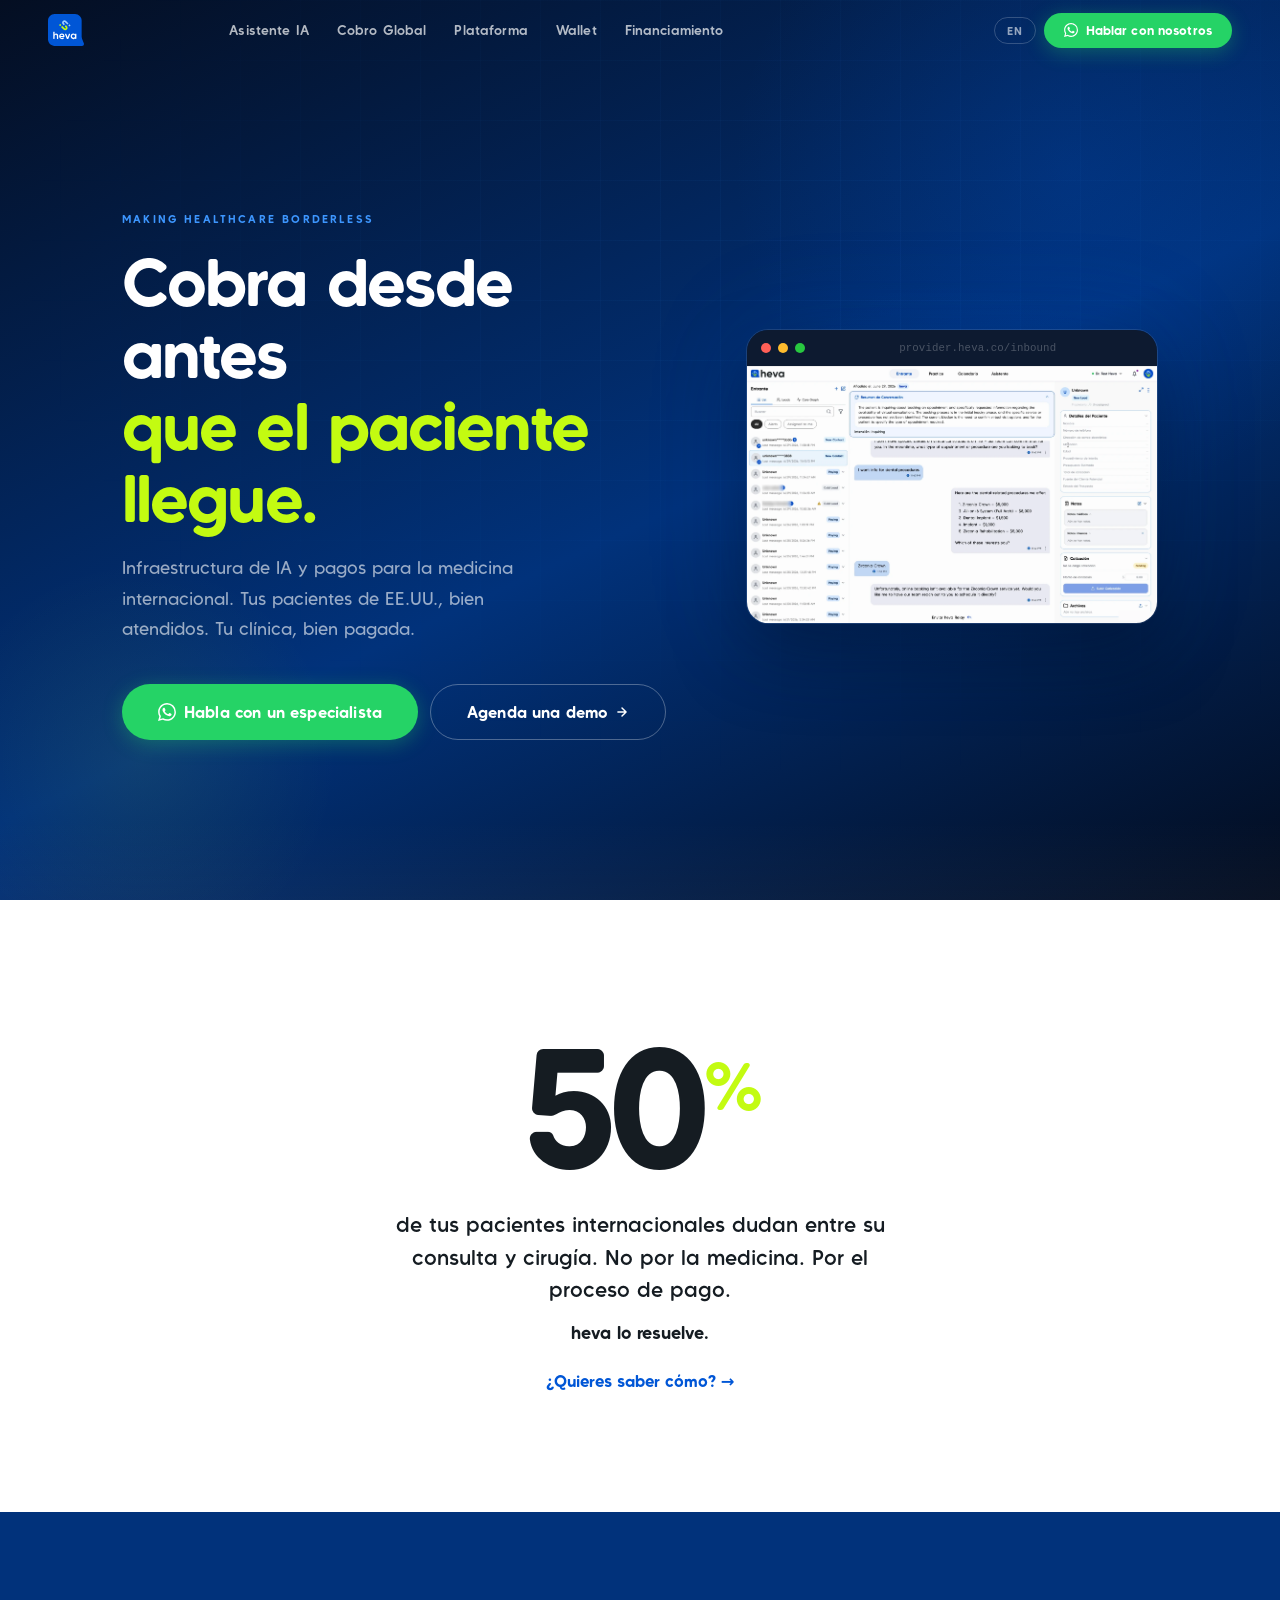
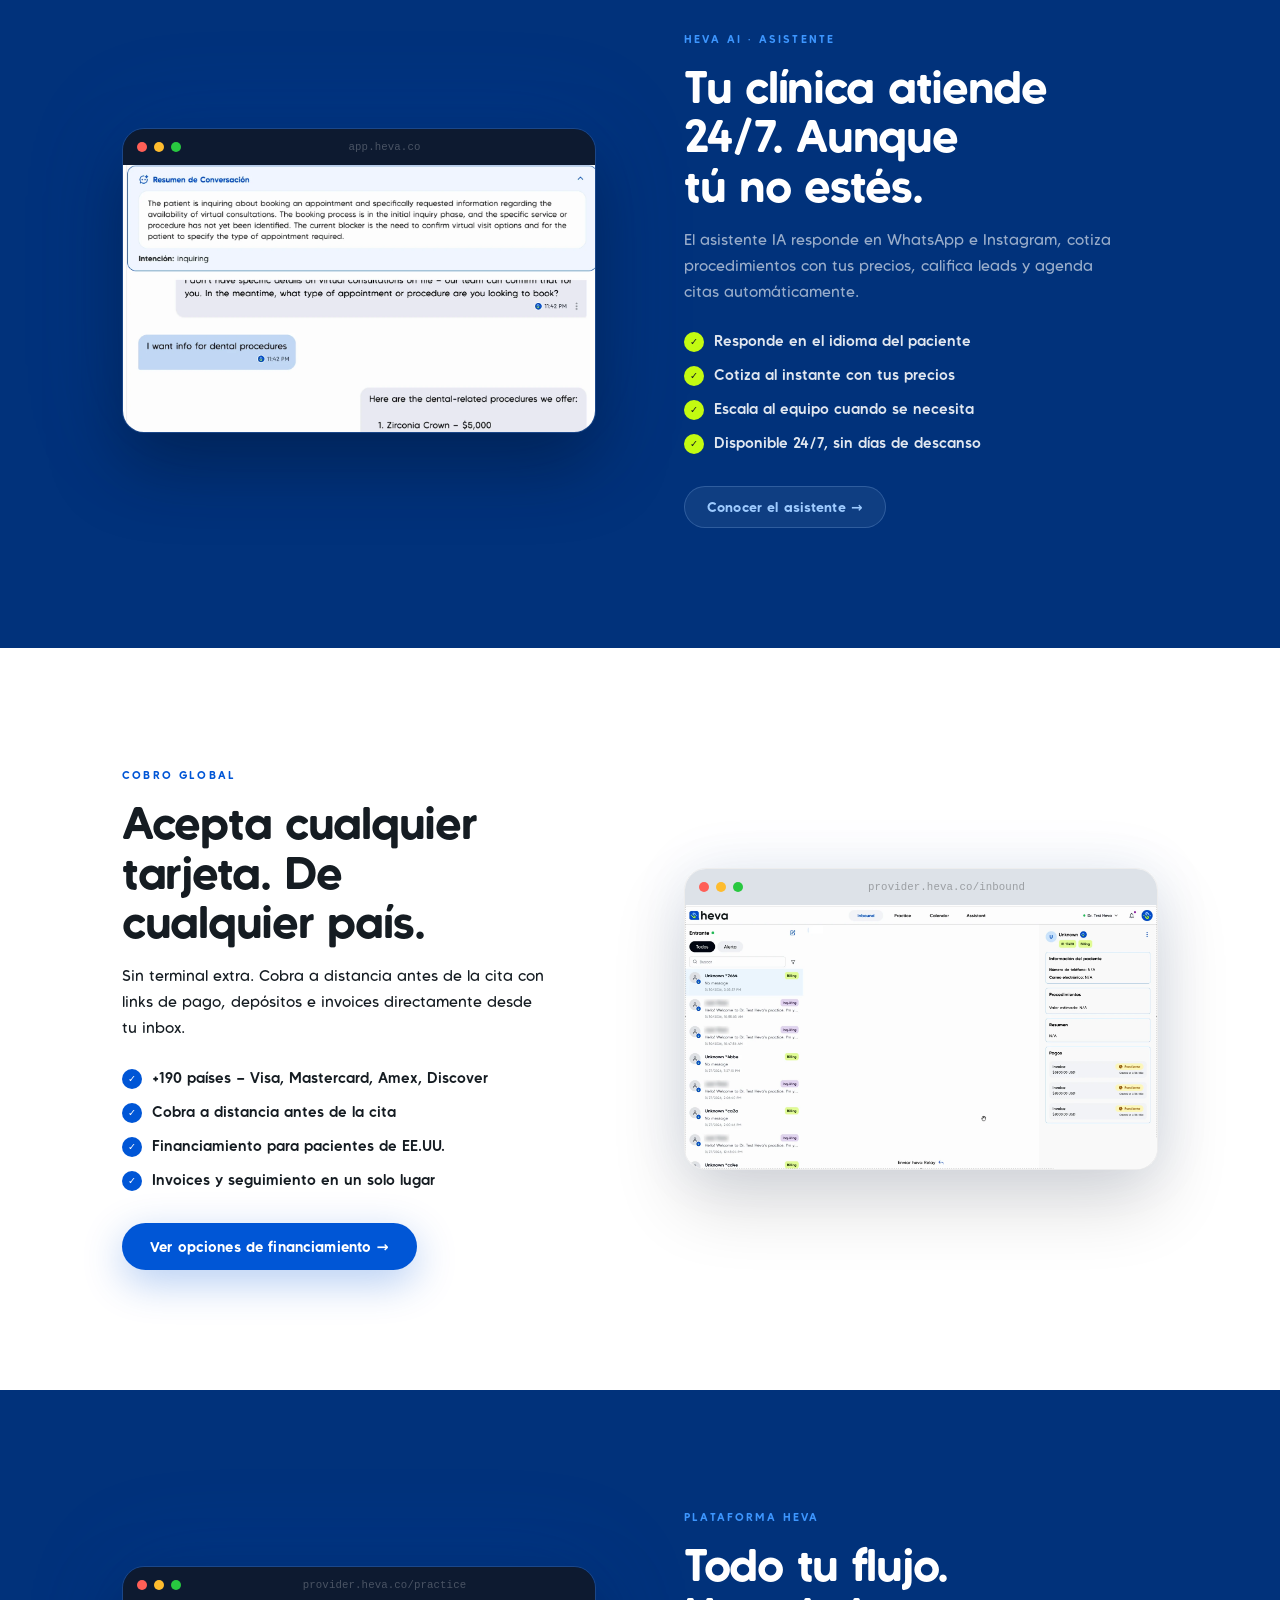
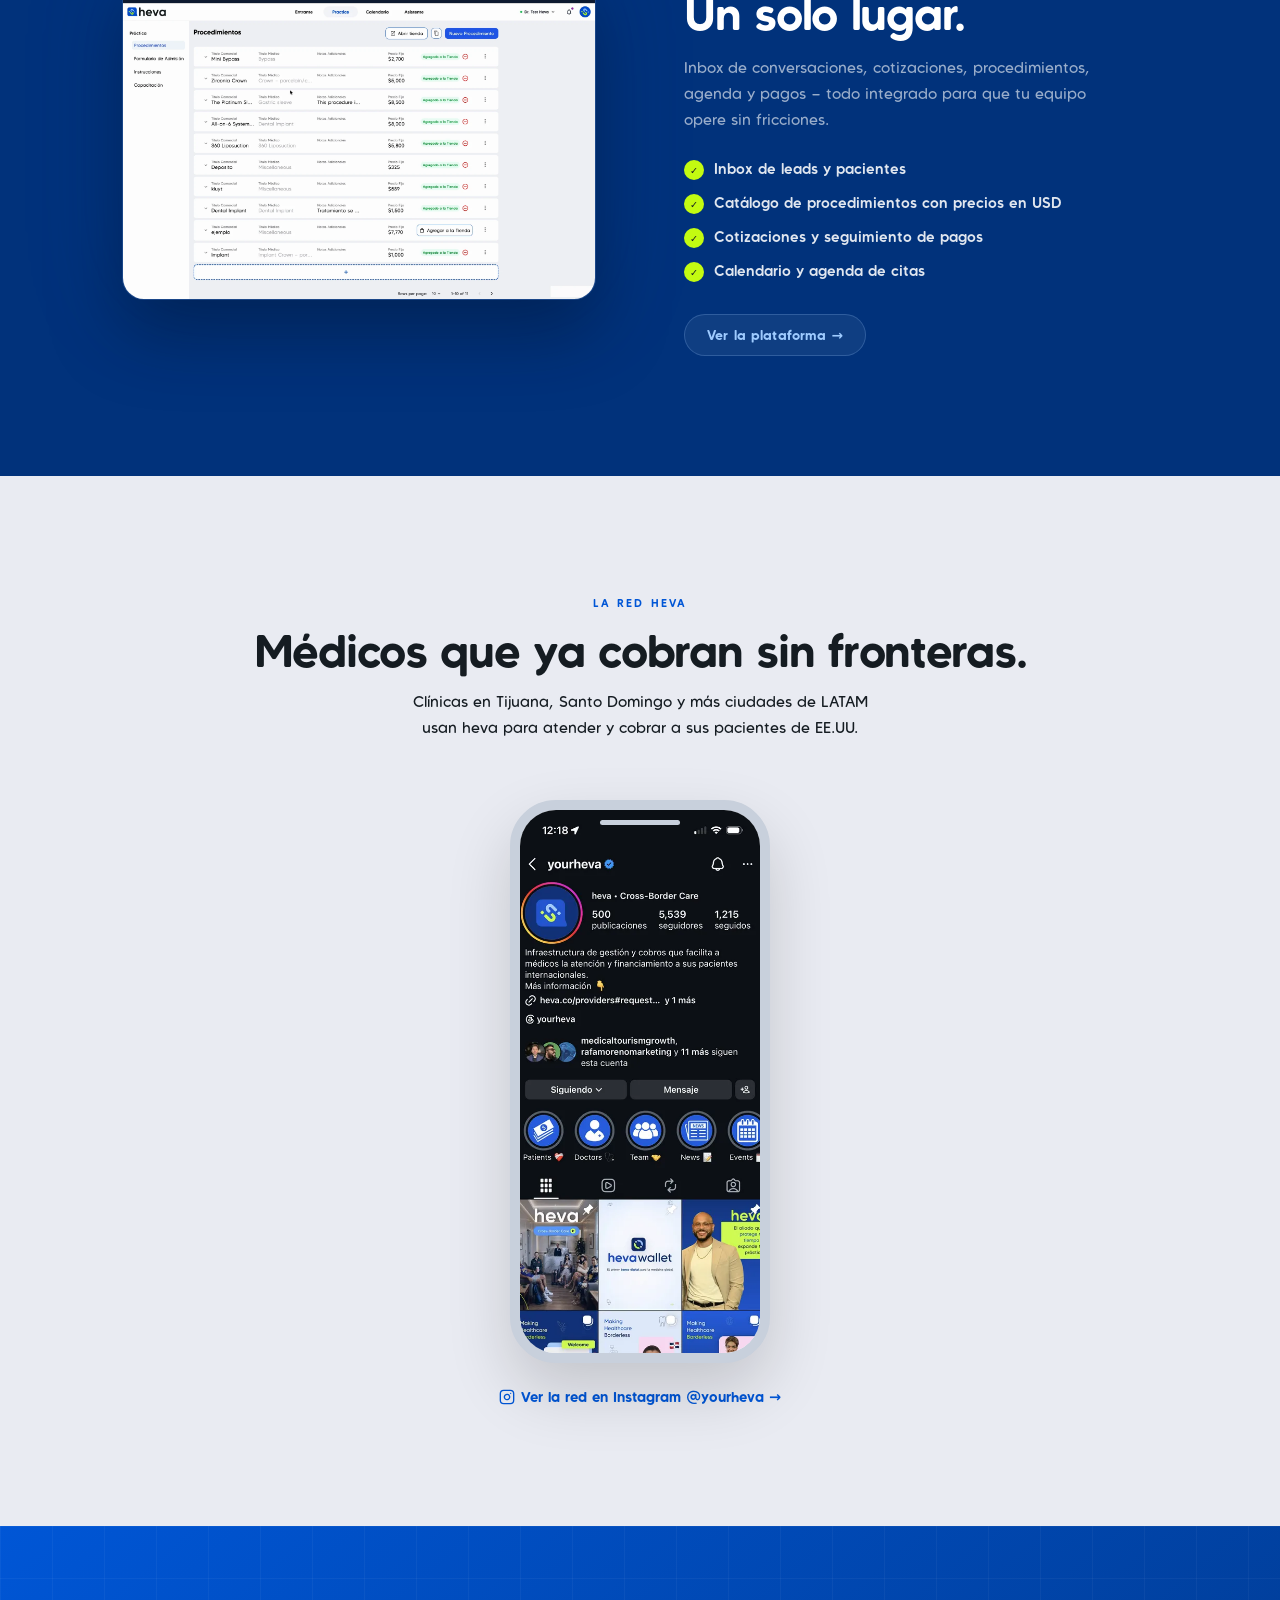
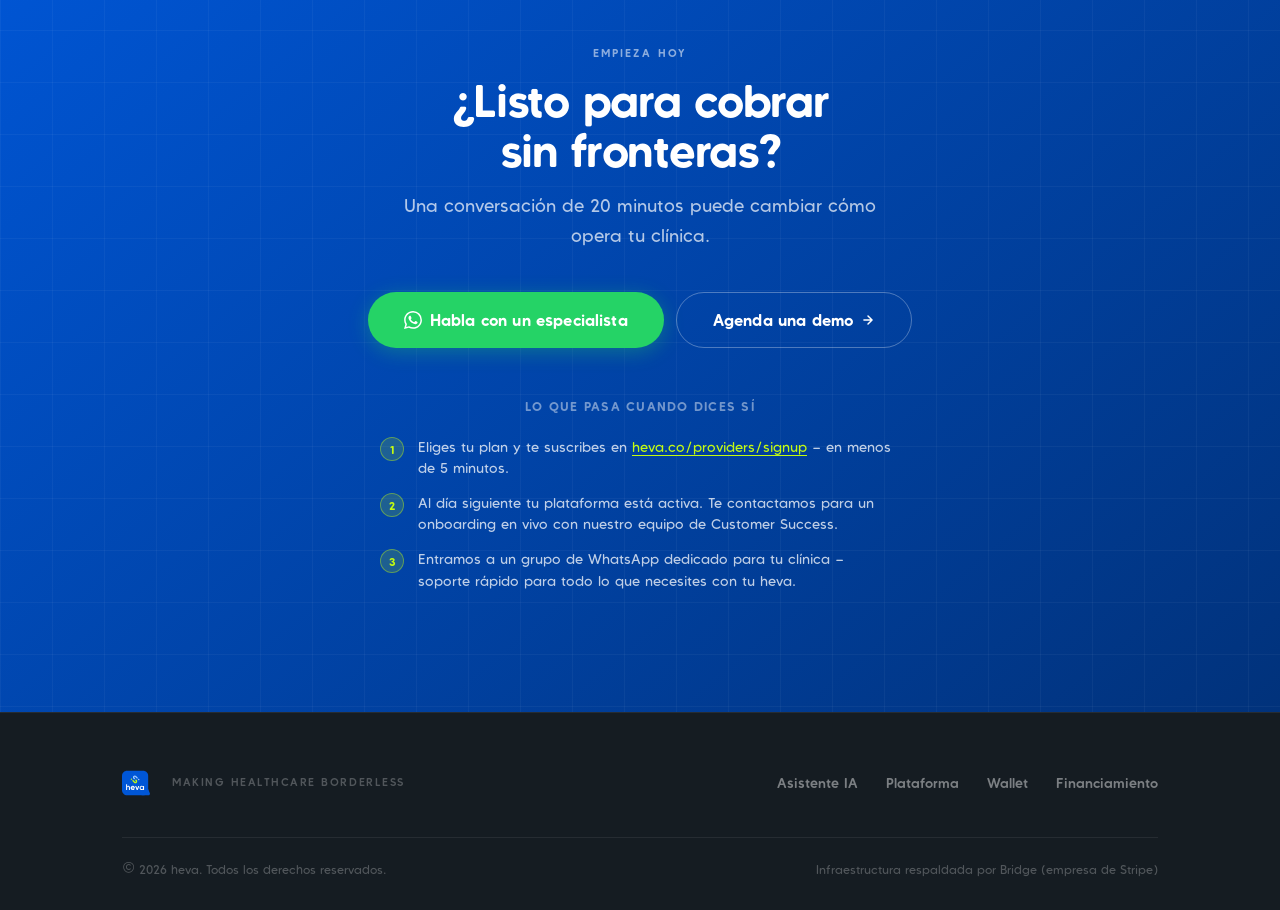
==== commit 0ada7ee5: "feat(wallet): hero con eslogan oficial + seccion problema + prueba social con assets reales; fix(ui)" ====
--- a/index.html
+++ b/index.html
@@ -63,7 +63,7 @@
 
       <div class="nav__actions">
         <button class="lang-btn" id="langBtn" aria-label="Cambiar idioma">EN</button>
-        <a href="https://wa.me/525580713603?text=Hola%2C%20me%20interesa%20saber%20m%C3%A1s%20sobre%20heva"
+        <a href="https://wa.me/16195593993?text=Hola%2C%20me%20interesa%20saber%20m%C3%A1s%20sobre%20heva"
            class="btn btn-wa btn-sm"
            target="_blank" rel="noopener noreferrer"
            aria-label="Contactar por WhatsApp">
@@ -86,7 +86,7 @@
       <a href="./wallet.html"         data-t="nav-wallet">Wallet</a>
       <a href="./financiamiento.html" data-t="nav-fin">Financiamiento</a>
       <button class="lang-btn" id="langBtnMobile" style="align-self:flex-start;margin-top:8px">EN</button>
-      <a href="https://wa.me/525580713603?text=Hola%2C%20me%20interesa%20saber%20m%C3%A1s%20sobre%20heva"
+      <a href="https://wa.me/16195593993?text=Hola%2C%20me%20interesa%20saber%20m%C3%A1s%20sobre%20heva"
          class="btn btn-wa"
          target="_blank" rel="noopener noreferrer">
         <svg width="16" height="16" viewBox="0 0 24 24" fill="currentColor" aria-hidden="true">
@@ -122,7 +122,7 @@
           </p>
 
           <div class="hero__ctas reveal d3">
-            <a href="https://wa.me/525580713603?text=Hola%2C%20me%20interesa%20saber%20m%C3%A1s%20sobre%20heva"
+            <a href="https://wa.me/16195593993?text=Hola%2C%20me%20interesa%20saber%20m%C3%A1s%20sobre%20heva"
                class="btn btn-wa btn-lg"
                target="_blank" rel="noopener noreferrer">
               <svg width="18" height="18" viewBox="0 0 24 24" fill="currentColor" aria-hidden="true">
@@ -296,7 +296,7 @@
           <span class="eyebrow" data-t="plat-eye">Plataforma heva</span>
           <h2 data-t="plat-h2">Todo tu flujo. Un solo lugar.</h2>
           <p class="muted" data-t="plat-p">
-            Inbox de conversaciones, cotizaciones, procedimientos, agenda y pagos — todo integrado para que tu equipo opere sin fricciones.
+            Inbox de conversaciones, cotizaciones, procedimientos, agenda y pagos — todo integrado para que tu equipo opere sin&nbsp;fricciones.
           </p>
           <ul class="f-bullets">
             <li>
@@ -391,7 +391,7 @@
         Una conversación de 20 minutos puede cambiar cómo opera tu clínica.
       </p>
       <div class="cta-final__btns reveal d3">
-        <a href="https://wa.me/525580713603?text=Hola%2C%20me%20interesa%20saber%20m%C3%A1s%20sobre%20heva"
+        <a href="https://wa.me/16195593993?text=Hola%2C%20me%20interesa%20saber%20m%C3%A1s%20sobre%20heva"
            class="btn btn-wa btn-lg"
            target="_blank" rel="noopener noreferrer">
           <svg width="18" height="18" viewBox="0 0 24 24" fill="currentColor" aria-hidden="true">
--- a/css/main.css
+++ b/css/main.css
@@ -214,7 +214,7 @@
 
 /* Language toggle */
 .lang-btn {
-  display: none;
+  display: block;
   background: none;
   border: 1px solid rgba(255,255,255,0.20);
   color: rgba(255,255,255,0.58);
@@ -1146,3 +1146,26 @@
   color: var(--black);
   opacity: 0.7;
 }
+
+
+/* ============================================================
+   TYPOGRAPHY POLISH — evitar palabras viudas/huérfanas
+   ============================================================ */
+h1, h2, h3,
+.stat-insight__quote { text-wrap: balance; }
+p, li { text-wrap: pretty; }
+
+/* En móvil, dejar que el navegador balancee los títulos de hero
+   en lugar del <br> fijo pensado para escritorio */
+@media (max-width: 560px) {
+  .hero h1 br,
+  .subpage-hero h1 br { display: none; }
+}
+
+/* Header compacto en pantallas chicas para que quepa el toggle ES/EN */
+@media (max-width: 420px) {
+  .nav__inner { gap: 12px; }
+  .nav__actions { gap: 6px; }
+  .nav__actions .btn-sm { padding: 8px 12px; font-size: 0.72rem; }
+  .lang-btn { padding: 5px 9px; }
+}
